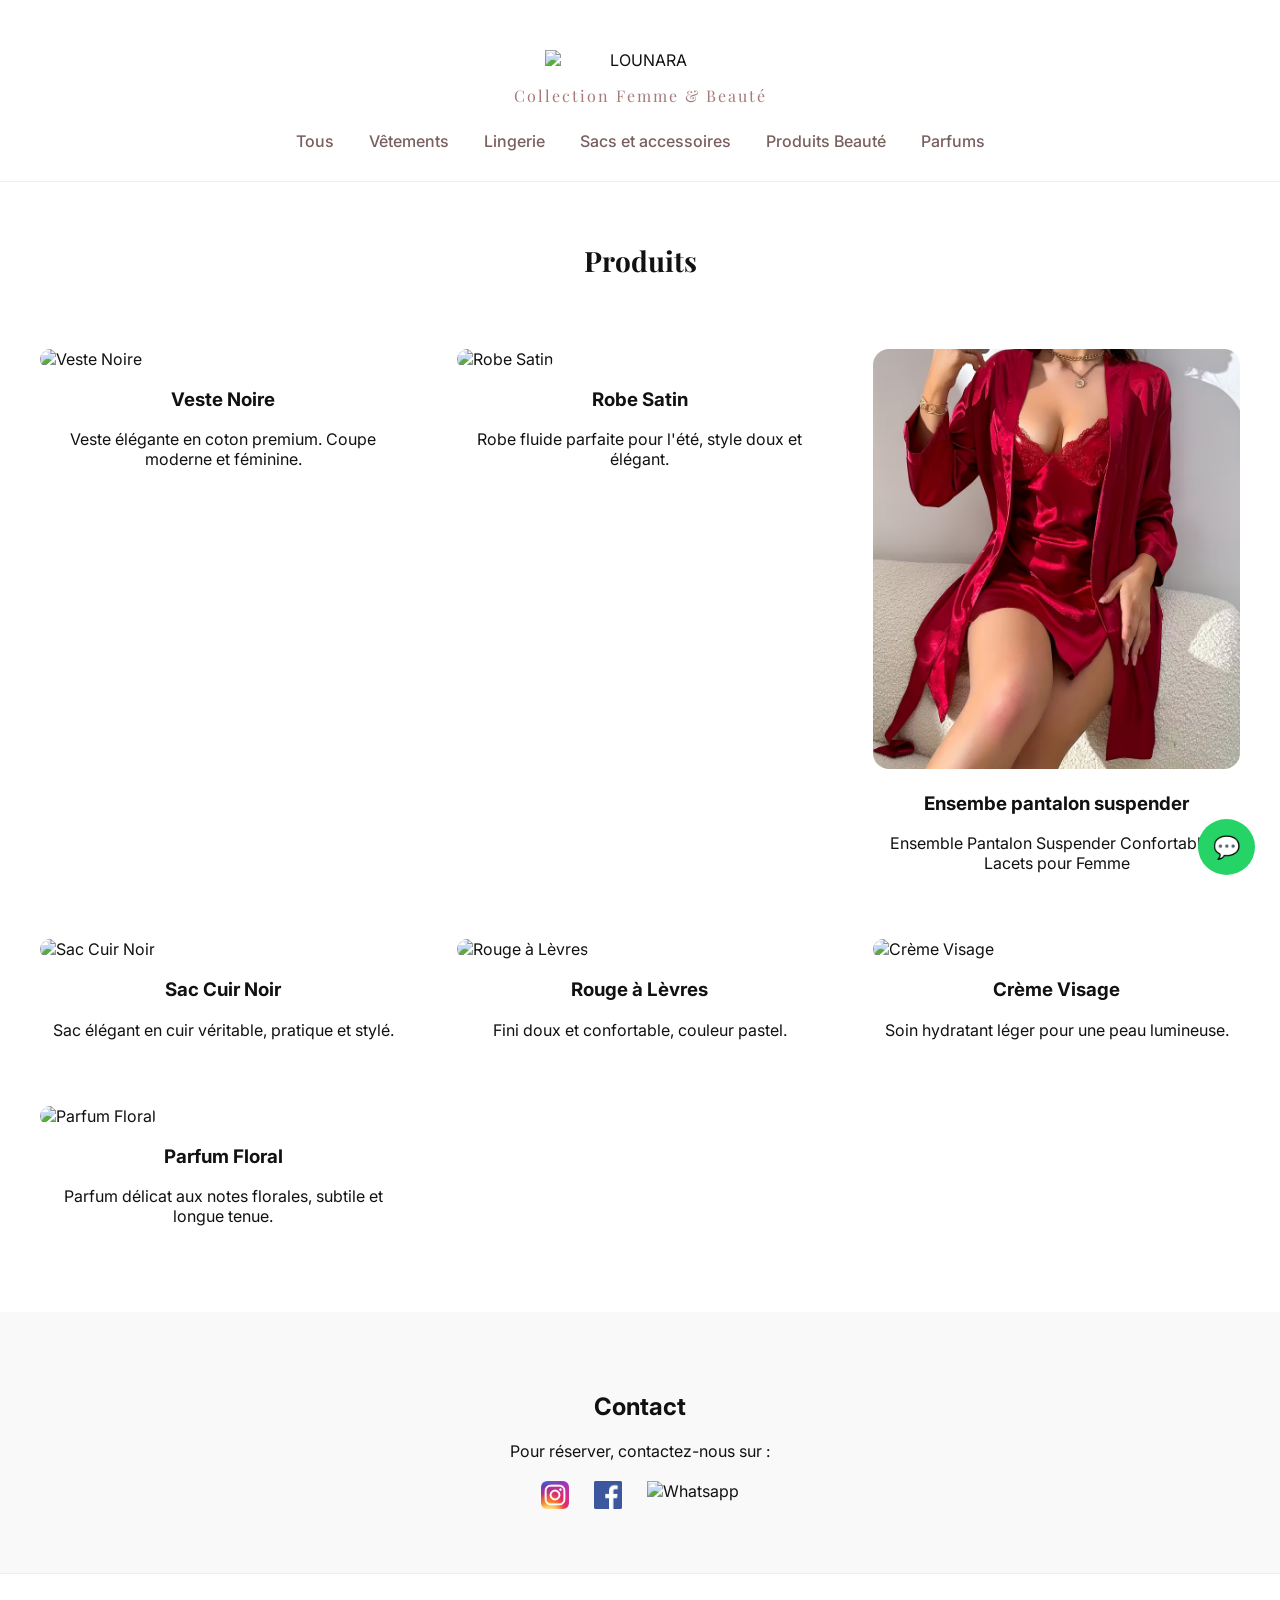
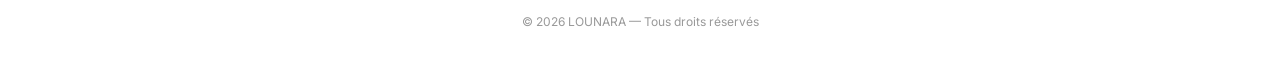
==== index.html @ 8edec977 "Update index.html" ====
<!DOCTYPE html>
<html lang="fr">
<head>
<meta charset="UTF-8">
<title>LOUNARA</title>
<meta name="viewport" content="width=device-width, initial-scale=1.0">
<link rel="icon" type="image/png" href="images/favicon.png">
<link href="https://fonts.googleapis.com/css2?family=Playfair+Display:wght@400;600;700&family=Inter:wght@300;400;500&display=swap" rel="stylesheet">
<link rel="stylesheet" href="css/style.css">
</head>
<body>

<header class="main-header">

  <a href="index.html">
  <img src="images/logo.png" alt="LOUNARA" class="logo">
  <p class="subtitle">Collection Femme & Beauté</p>
  </a>
  
  <nav class="categories-menu">
    <a href="#" data-category="All" class="active">Tous</a>
    <a href="#" data-category="Vêtements">Vêtements</a>
    <a href="#" data-category="Lingerie">Lingerie</a>
    <a href="#" data-category="Sacs et accessoires">Sacs et accessoires</a>
    <a href="#" data-category="Produits Beauté">Produits Beauté</a>
    <a href="#" data-category="Parfums">Parfums</a>
  </nav>

</header>

<section class="collection">
  <h2>Produits</h2>
  <div class="grid"></div>
</section>

<section class="contact">
  <h2>Contact</h2>
  <p>Pour réserver, contactez-nous sur :</p>

  <div class="contact-icons">
    <a href="https://www.instagram.com/" target="_blank">
      <img src="images/instagram.png" alt="Instagram">
    </a>
    <a href="https://www.facebook.com/" target="_blank">
      <img src="images/facebook.png" alt="Facebook">
    </a>
    <a href="https://wa.me/21600000000" target="_blank">
      <img src="images/whatsapp.png" alt="Whatsapp">
    </a>
  </div>
</section>

<footer>
  © 2026 LOUNARA — Tous droits réservés
</footer>

<a href="https://wa.me/21600000000" target="_blank" class="whatsapp-float">💬</a>

<script src="js/products.js"></script>
</body>
</html>
---- css/style.css ----
body{
  margin:0;
  font-family:'Inter',sans-serif;
  background:#ffffff; /* BLANC PROPRE */
  color:#111;
}

/* HEADER */
.main-header{
  text-align:center;
  padding:50px 20px 30px;
  border-bottom:1px solid #eee;
}

.logo{
  max-width:190px;
  display:block;
  margin:0 auto;
}

.subtitle{
  margin-top:15px;
  font-family:'Playfair Display',serif;
  color:#a77a7a;
  letter-spacing:2px;
}

/* MENU */
.categories-menu{
  margin-top:25px;
  display:flex;
  justify-content:center;
  gap:35px;
}

.categories-menu a{
  text-decoration:none;
  color:#7a5f5f;
  font-weight:500;
}

.categories-menu a:hover{
  color:#000;
}

/* GRID */
.grid{
  display:grid;
  grid-template-columns:repeat(auto-fit,minmax(280px,1fr));
  gap:50px;
  max-width:1200px;
  margin:70px auto;
  padding:0 40px;
}

.item-link{
  text-decoration:none;
  color:inherit;
}

.item-link img{
  width:100%;
  height:420px;
  object-fit:cover;
  border-radius:16px;
  transition:0.4s;
}

.item-link:hover img{
  transform:scale(1.05);
}

.item-link h3,
.item-link p{
  text-align:center;
}

/* CONTACT BAS */
.contact{
  text-align:center;
  padding:60px 20px;
  background:#f9f9f9;
}

.contact-links{
  margin-top:15px;
  display:flex;
  justify-content:center;
  gap:25px;
}

.contact-links a{
  text-decoration:none;
  color:#a77a7a;
  font-weight:500;
}

/* PRODUCT PAGE ZARA */
.product-layout{
  display:flex;
  gap:80px;
  max-width:1200px;
  margin:80px auto;
  padding:0 40px;
  align-items:flex-start;
}

.main-image{
  width:100%;
  max-width:450px;
  height:600px;
  object-fit:cover;
  border-radius:20px;
}

.thumbnails{
  display:flex;
  gap:15px;
  margin-top:20px;
}

.thumb{
  width:80px;
  height:110px;
  object-fit:cover;
  border-radius:10px;
  cursor:pointer;
  opacity:0.7;
}

.active-thumb{
  border:2px solid #a77a7a;
  opacity:1;
}

.product-info{
  max-width:500px;
}

.product-name{
  font-family:'Playfair Display',serif;
  font-size:30px;
}

.product-description{
  margin-top:20px;
  line-height:1.8;
}

.order-info{
  margin-top:20px;
  color:#a77a7a;
  font-weight:500;
}

/* WHATSAPP */
.whatsapp-float{
  position:fixed;
  bottom:25px;
  right:25px;
  background:#25D366;
  color:white;
  font-size:22px;
  padding:15px;
  border-radius:50%;
  text-decoration:none;
}

/* RESPONSIVE */
@media(max-width:900px){
  .product-layout{
    flex-direction:column;
    align-items:center;
  }

  .main-image{
    height:500px;
  }
}

footer{
  text-align:center;
  padding:40px;
  font-size:12px;
  color:#999;
  border-top:1px solid #eee;
}
/* TITRE PRODUITS CENTRÉ */
.collection h2{
  text-align:center;
  font-family:'Playfair Display',serif;
  font-size:28px;
  margin-top:60px;
}

/* CONTACT ICONS */
.contact-icons{
  margin-top:20px;
  display:flex;
  justify-content:center;
  gap:25px;
}

.contact-icons img{
  width:28px;
  height:28px;
  transition:0.3s;
}

.contact-icons img:hover{
  transform:scale(1.15);
}
/* BOUTON RETOUR */
.back-button {
  max-width: 1200px;
  margin: 30px auto 0;
  padding: 0 40px;
}

.back-button a {
  text-decoration: none;
  color: #a77a7a;
  font-weight: 500;
  font-size: 16px;
  display: inline-flex;
  align-items: center;
  transition: color 0.3s;
}

.back-button a:hover {
  color: #000;
}

/* Flèche SVG */
.back-button .arrow {
  width: 24px;
  height: 24px;
  margin-right: 8px;
  transition: transform 0.3s;
}

/* Animation au hover : la flèche glisse légèrement vers la gauche */
.back-button a:hover .arrow {
  transform: translateX(-5px);
}

a {
  text-decoration:none;
  color:inherit;
}
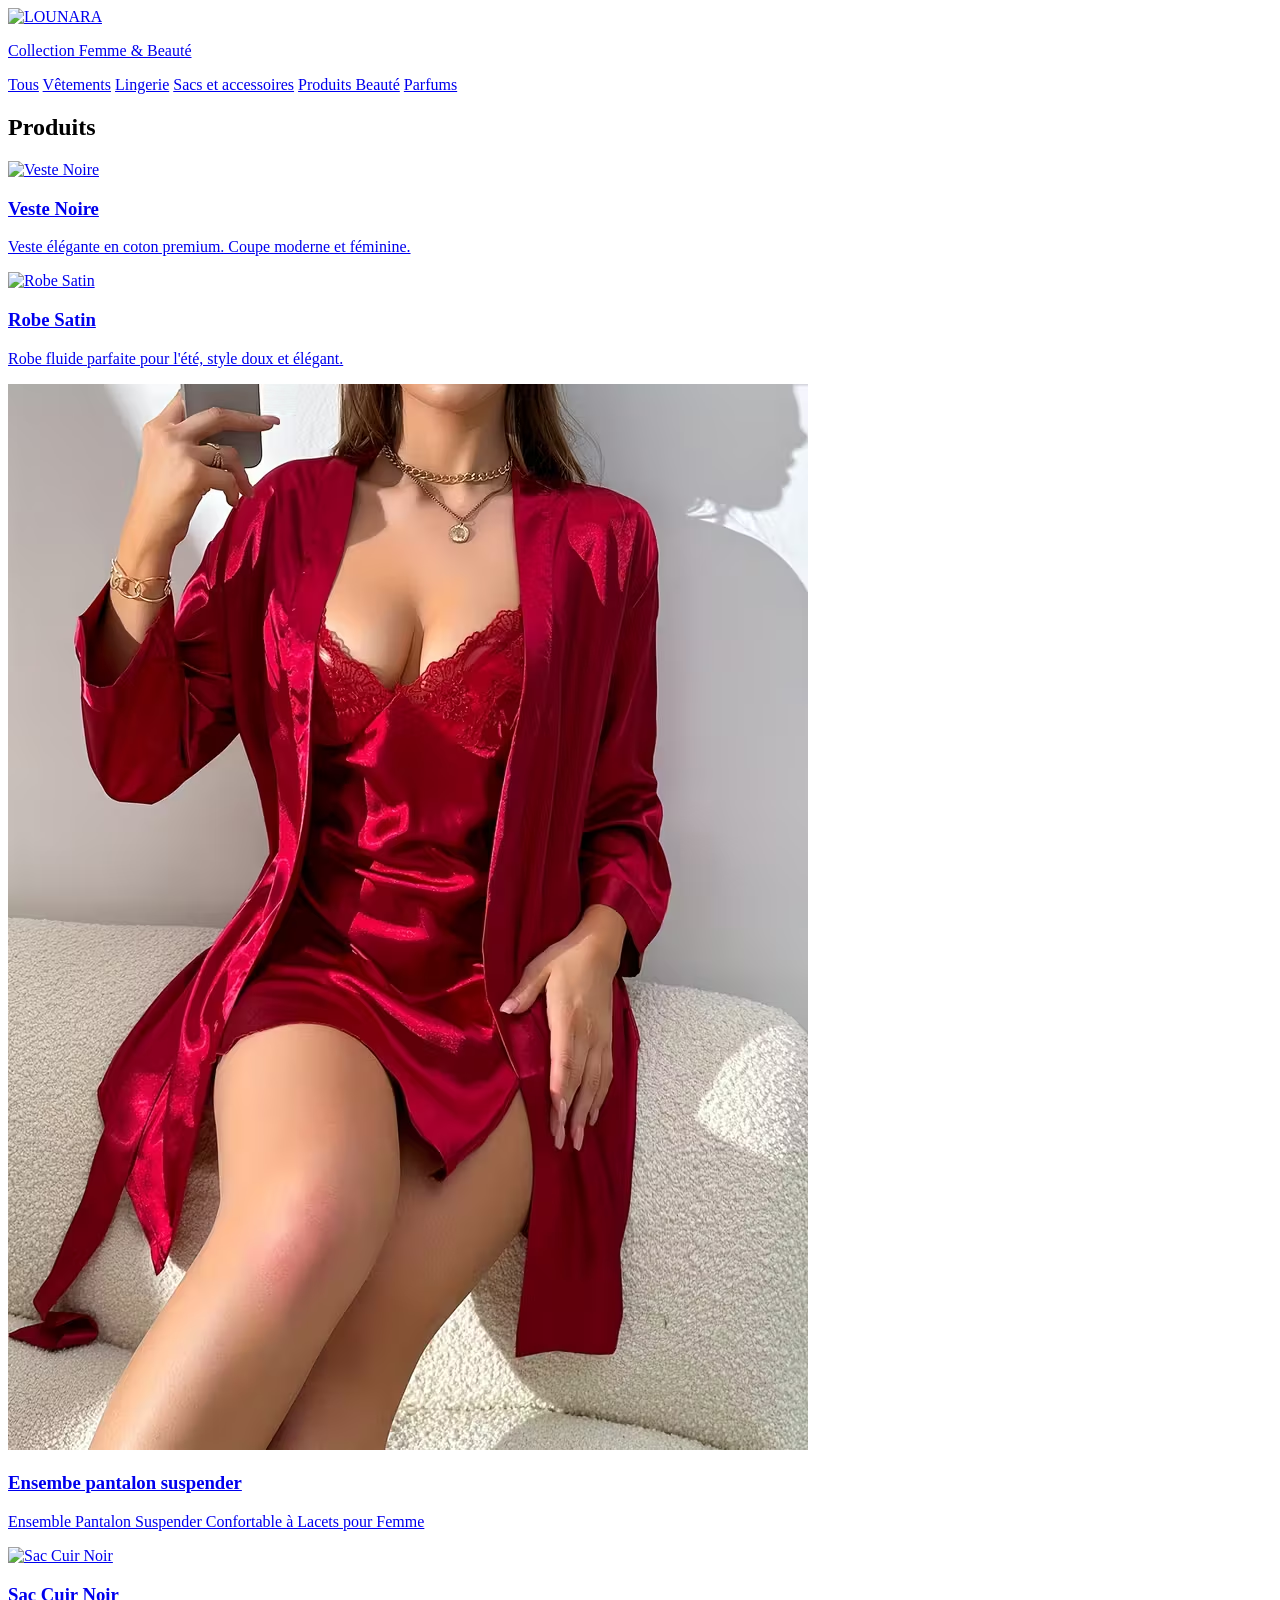
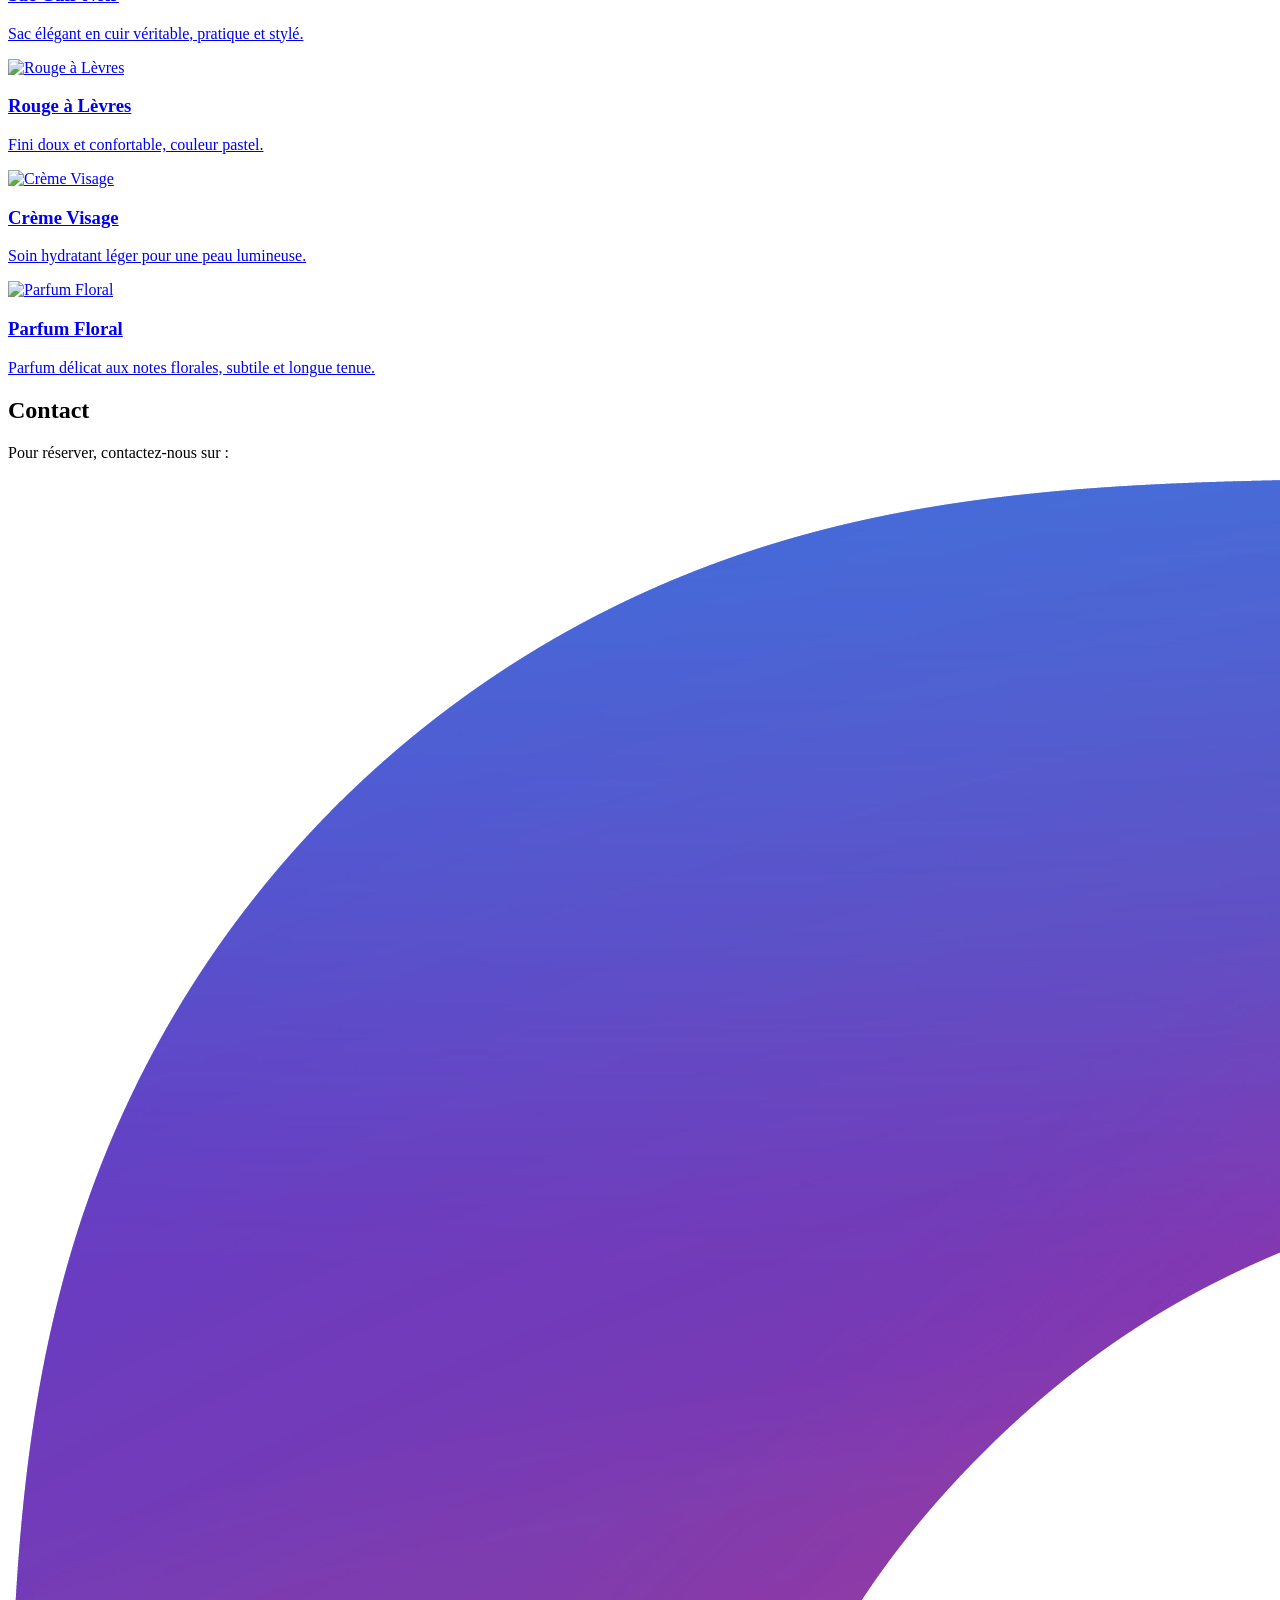
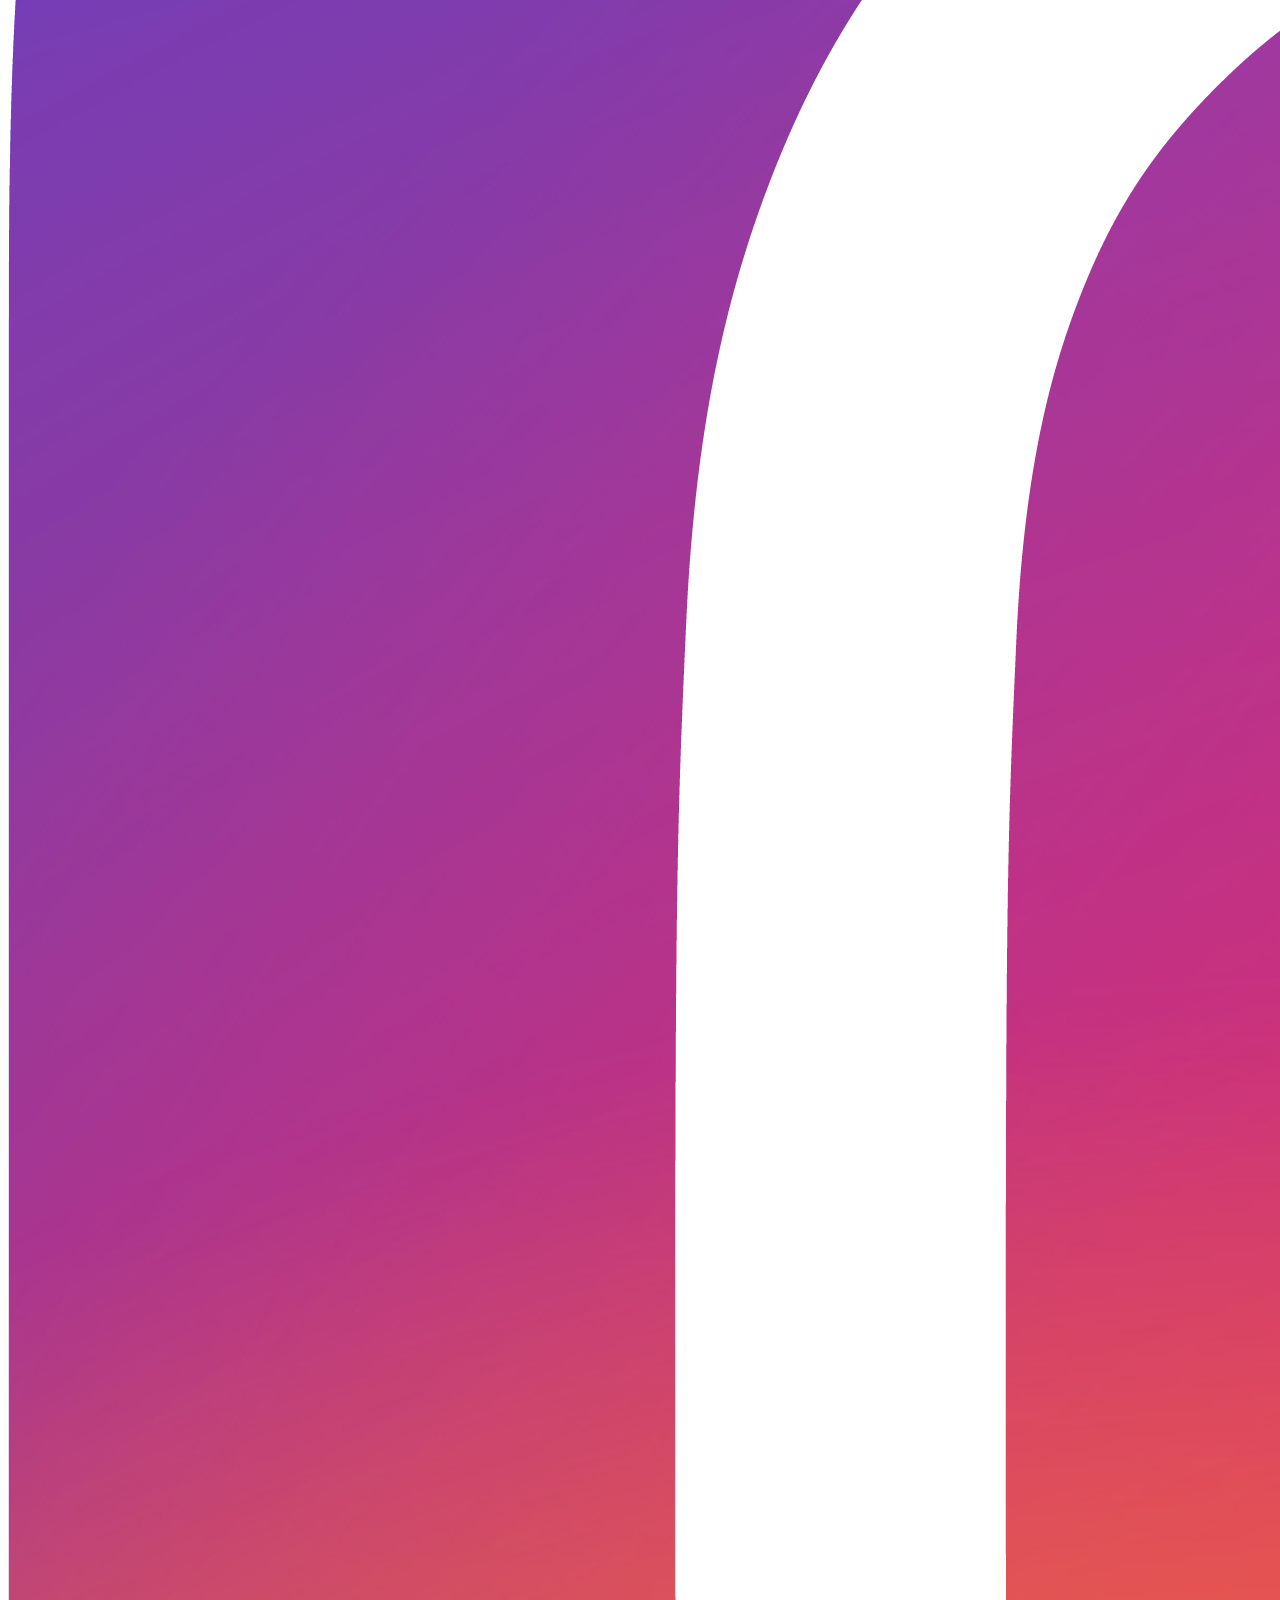
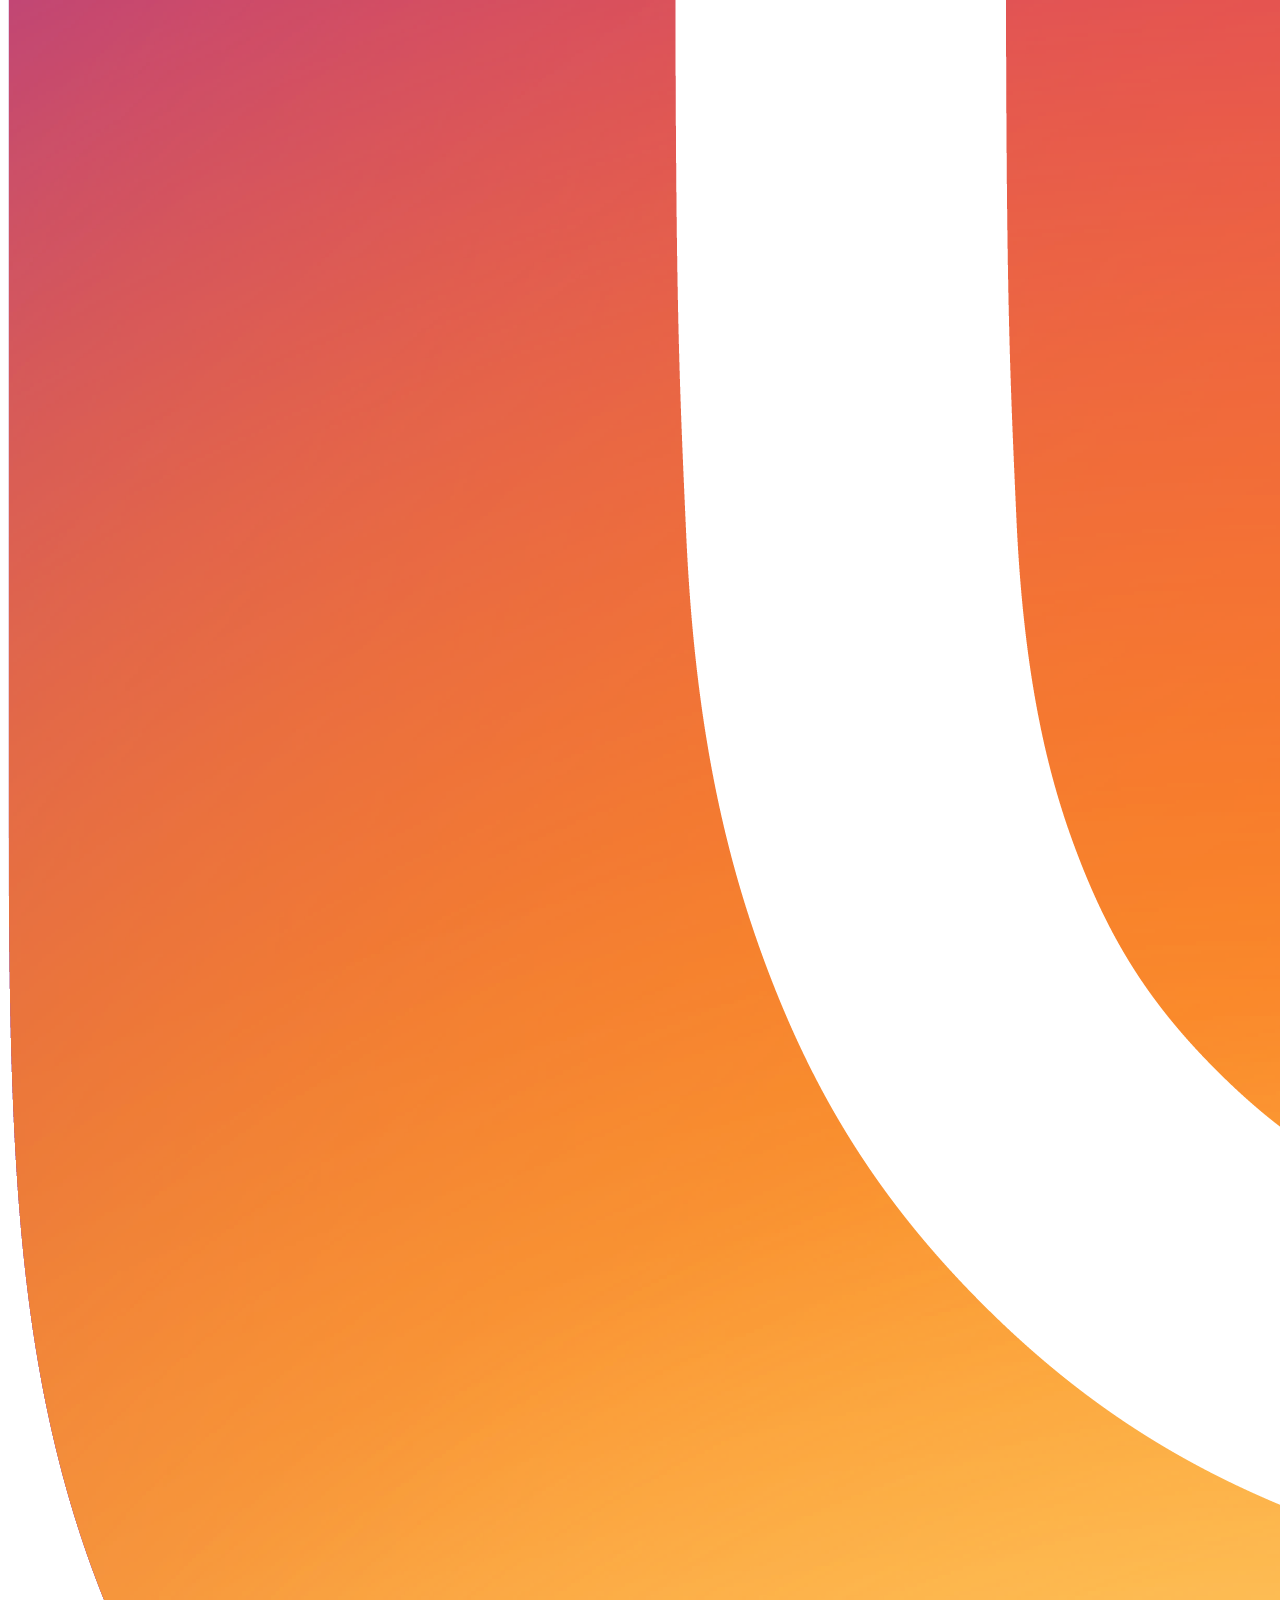
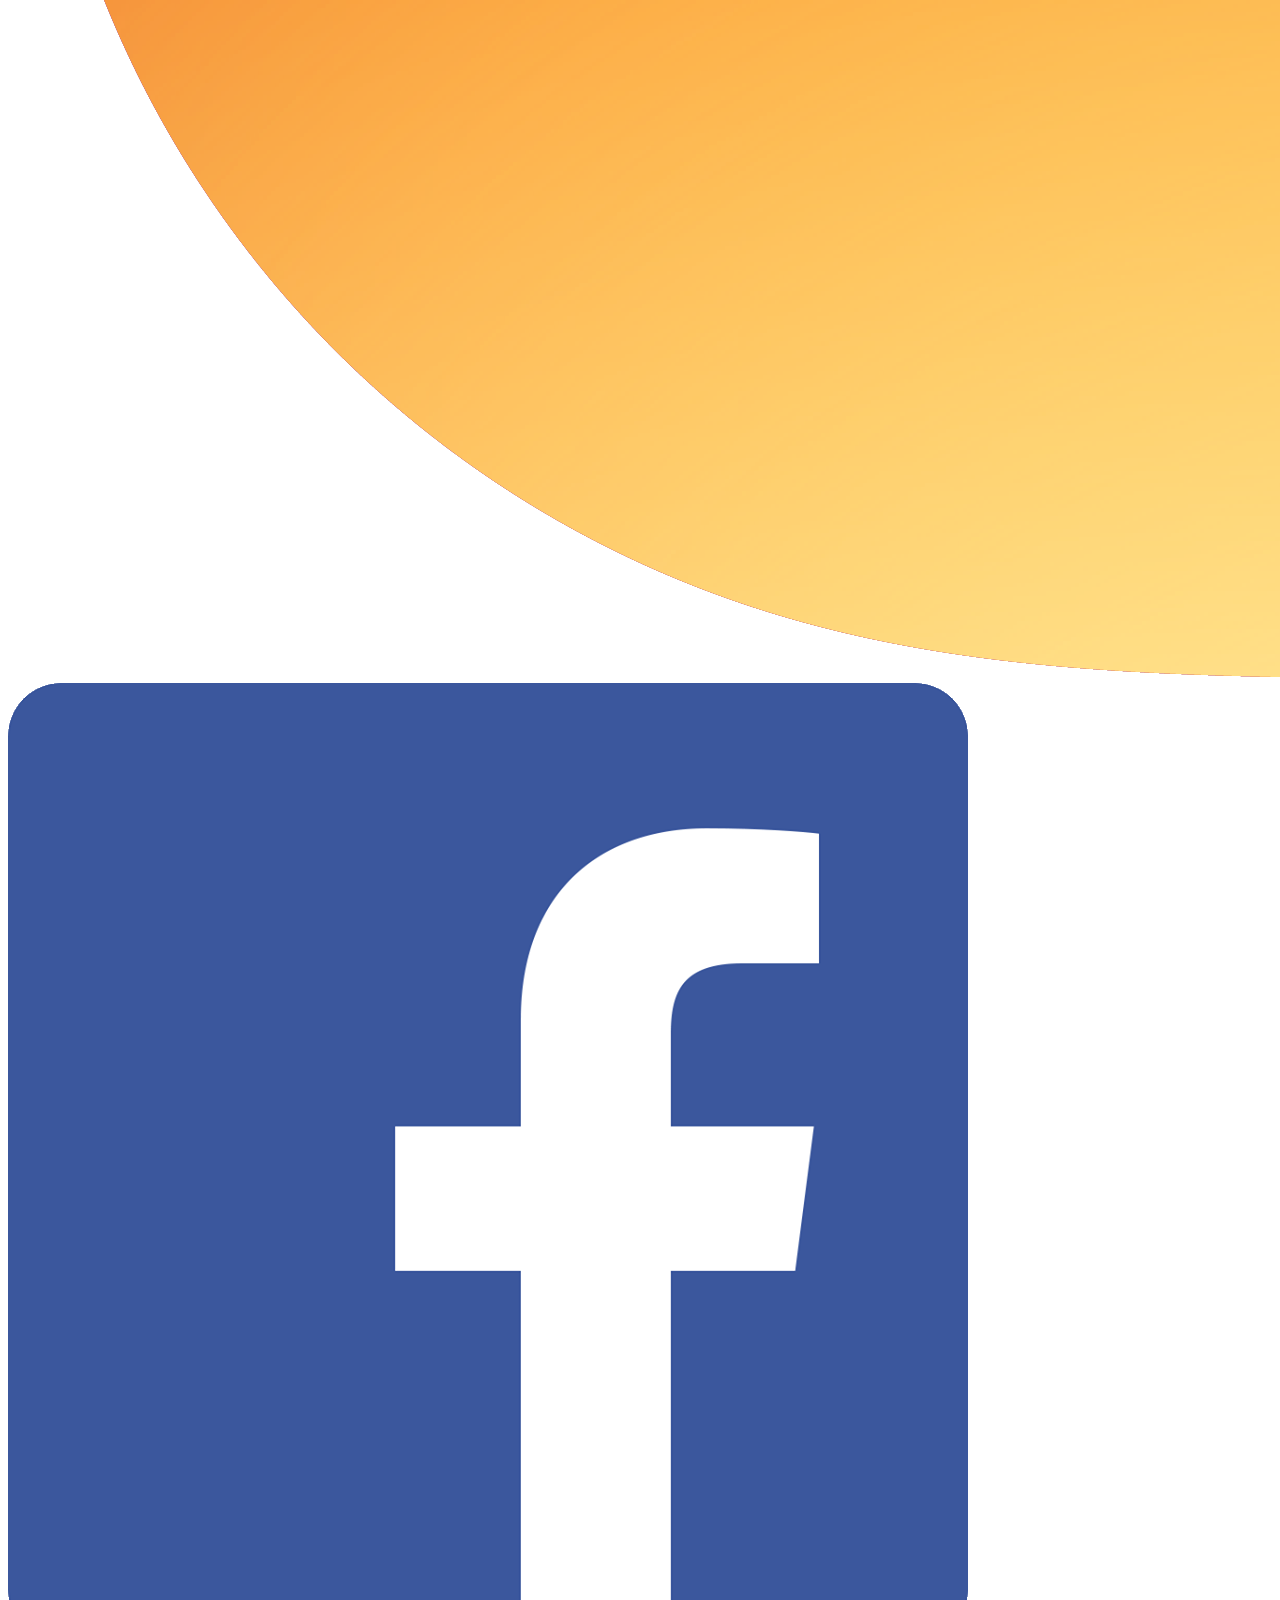
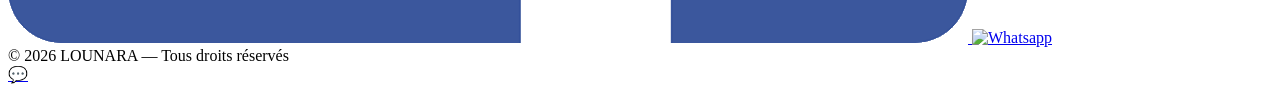
==== commit 922f326c: "Update index.html" ====
--- a/index.html
+++ b/index.html
@@ -6,7 +6,7 @@
 <meta name="viewport" content="width=device-width, initial-scale=1.0">
 <link rel="icon" type="image/png" href="images/favicon.png">
 <link href="https://fonts.googleapis.com/css2?family=Playfair+Display:wght@400;600;700&family=Inter:wght@300;400;500&display=swap" rel="stylesheet">
-<link rel="stylesheet" href="css/style.css">
+<link rel="stylesheet" href="css/style.min.css">
 </head>
 <body>
 
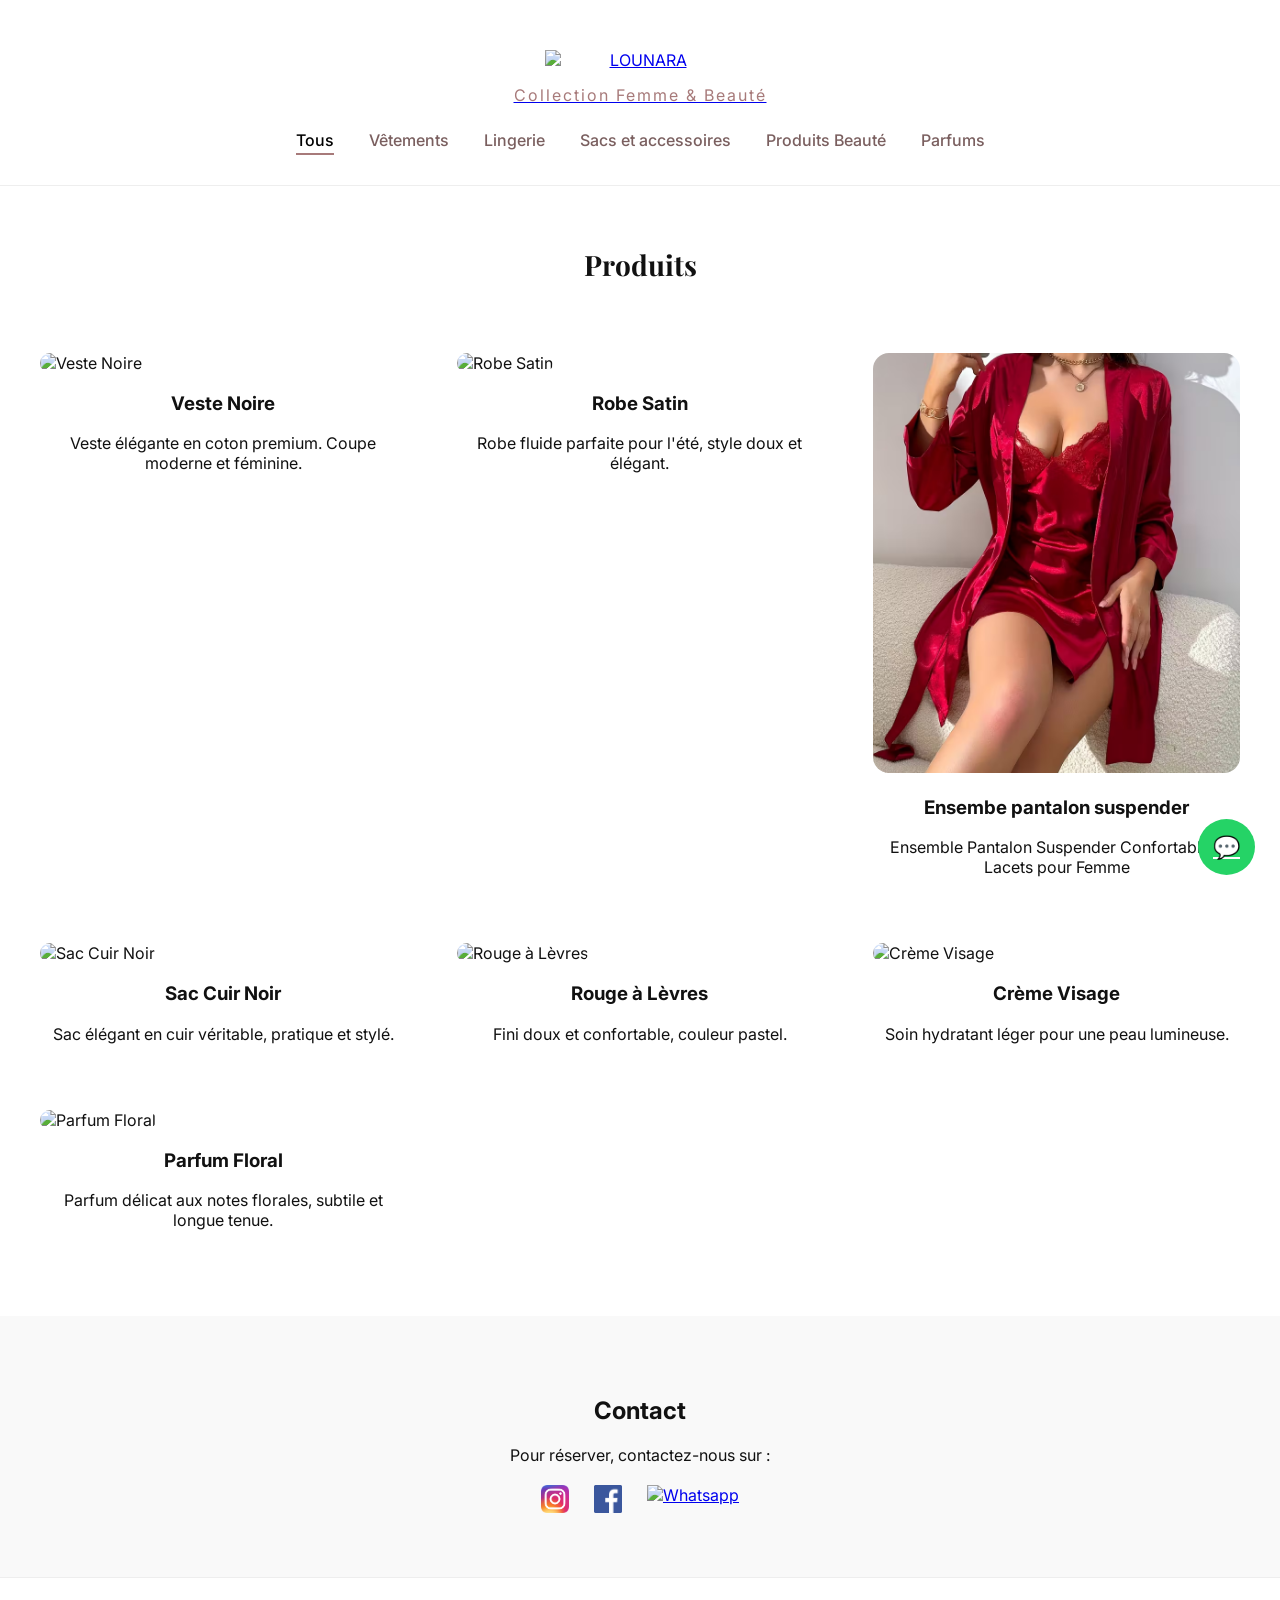
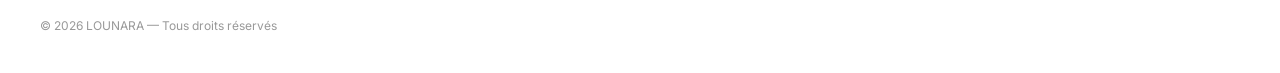
==== commit 60dfd766: "Update index.html" ====
--- a/index.html
+++ b/index.html
@@ -5,16 +5,23 @@
 <title>LOUNARA</title>
 <meta name="viewport" content="width=device-width, initial-scale=1.0">
 <link rel="icon" type="image/png" href="images/favicon.png">
+
+<!-- Google Fonts optimisés -->
+<link rel="preconnect" href="https://fonts.googleapis.com">
+<link rel="preconnect" href="https://fonts.gstatic.com" crossorigin>
 <link href="https://fonts.googleapis.com/css2?family=Playfair+Display:wght@400;600;700&family=Inter:wght@300;400;500&display=swap" rel="stylesheet">
-<link rel="stylesheet" href="css/style.min.css">
+
+<style>
+/* CSS intégré */
+body{margin:0;font-family:Inter,sans-serif;background:#fff;color:#111}.main-header{padding:50px 20px 30px;border-bottom:1px solid #eee;text-align:center}.logo{max-width:190px;display:block;margin:0 auto}.subtitle{margin-top:15px;color:#a77a7a;letter-spacing:2px}.categories-menu{margin-top:25px;display:flex;justify-content:center;gap:35px}.categories-menu a{color:#7a5f5f;font-weight:500;text-decoration:none}.categories-menu a.active{color:#000;border-bottom:2px solid #a77a7a;padding-bottom:3px}.categories-menu a:hover{color:#000}.grid{display:grid;grid-template-columns:repeat(auto-fit,minmax(280px,1fr));gap:50px;max-width:1200px;margin:70px auto;padding:0 40px}.item-link{color:inherit;text-decoration:none}.item-link img{width:100%;height:420px;object-fit:cover;border-radius:16px;transition:.4s}.item-link:hover img{transform:scale(1.05)}.item-link h3,.item-link p{text-align:center}.collection h2{text-align:center;font-family:'Playfair Display',serif;font-size:28px;margin-top:60px}.contact{padding:60px 20px;background:#f9f9f9;text-align:center}.contact-icons{margin-top:20px;display:flex;justify-content:center;gap:25px}.contact-icons img{width:28px;height:28px;transition:.3s}.contact-icons img:hover{transform:scale(1.15)}.whatsapp-float{position:fixed;bottom:25px;right:25px;background:#25d366;color:#fff;font-size:22px;padding:15px;border-radius:50%}footer{padding:40px;font-size:12px;color:#999;border-top:1px solid #eee}@media(max-width:600px){.categories-menu{display:flex;flex-wrap:nowrap;justify-content:flex-start;overflow-x:auto;-webkit-overflow-scrolling:touch;gap:15px;padding:0 15px;box-sizing:border-box;-ms-overflow-style:none;scrollbar-width:none}.categories-menu a{flex:0 0 auto;white-space:nowrap}.categories-menu::-webkit-scrollbar{display:none}}
+</style>
 </head>
 <body>
 
 <header class="main-header">
-
   <a href="index.html">
-  <img src="images/logo.png" alt="LOUNARA" class="logo">
-  <p class="subtitle">Collection Femme & Beauté</p>
+    <img src="images/logo.png" alt="LOUNARA" class="logo" loading="lazy">
+    <p class="subtitle">Collection Femme & Beauté</p>
   </a>
   
   <nav class="categories-menu">
@@ -25,7 +32,6 @@
     <a href="#" data-category="Produits Beauté">Produits Beauté</a>
     <a href="#" data-category="Parfums">Parfums</a>
   </nav>
-
 </header>
 
 <section class="collection">
@@ -36,26 +42,57 @@
 <section class="contact">
   <h2>Contact</h2>
   <p>Pour réserver, contactez-nous sur :</p>
-
   <div class="contact-icons">
-    <a href="https://www.instagram.com/" target="_blank">
-      <img src="images/instagram.png" alt="Instagram">
-    </a>
-    <a href="https://www.facebook.com/" target="_blank">
-      <img src="images/facebook.png" alt="Facebook">
-    </a>
-    <a href="https://wa.me/21600000000" target="_blank">
-      <img src="images/whatsapp.png" alt="Whatsapp">
-    </a>
+    <a href="https://www.instagram.com/" target="_blank"><img src="images/instagram.png" alt="Instagram" loading="lazy"></a>
+    <a href="https://www.facebook.com/" target="_blank"><img src="images/facebook.png" alt="Facebook" loading="lazy"></a>
+    <a href="https://wa.me/21600000000" target="_blank"><img src="images/whatsapp.png" alt="Whatsapp" loading="lazy"></a>
   </div>
 </section>
 
-<footer>
-  © 2026 LOUNARA — Tous droits réservés
-</footer>
-
+<footer>© 2026 LOUNARA — Tous droits réservés</footer>
 <a href="https://wa.me/21600000000" target="_blank" class="whatsapp-float">💬</a>
 
-<script src="js/products.js"></script>
+<script defer>
+fetch("json/products.json").then(res=>res.json()).then(products=>{
+  const grid=document.querySelector(".grid");
+  const menuLinks=document.querySelectorAll(".categories-menu a");
+
+  function filter(category="All"){
+    grid.innerHTML="";
+    products.filter(p=>category==="All"||p.category===category)
+            .forEach(p=>{
+      const a=document.createElement("a");
+      a.href="product.html?id="+p.id;
+      a.className="item-link";
+
+      const img=document.createElement("img");
+      img.src=p.images[0];
+      img.alt=p.name;
+      img.loading="lazy";
+
+      const h3=document.createElement("h3");
+      h3.textContent=p.name;
+      const pDesc=document.createElement("p");
+      pDesc.textContent=p.description;
+
+      a.append(img,h3,pDesc);
+      grid.appendChild(a);
+    });
+  }
+
+  filter();
+
+  menuLinks.forEach(link=>{
+    link.addEventListener("click",e=>{
+      e.preventDefault();
+      const cat=link.dataset.category;
+      filter(cat);
+      menuLinks.forEach(l=>l.classList.remove("active"));
+      link.classList.add("active");
+    });
+  });
+});
+</script>
+
 </body>
 </html>
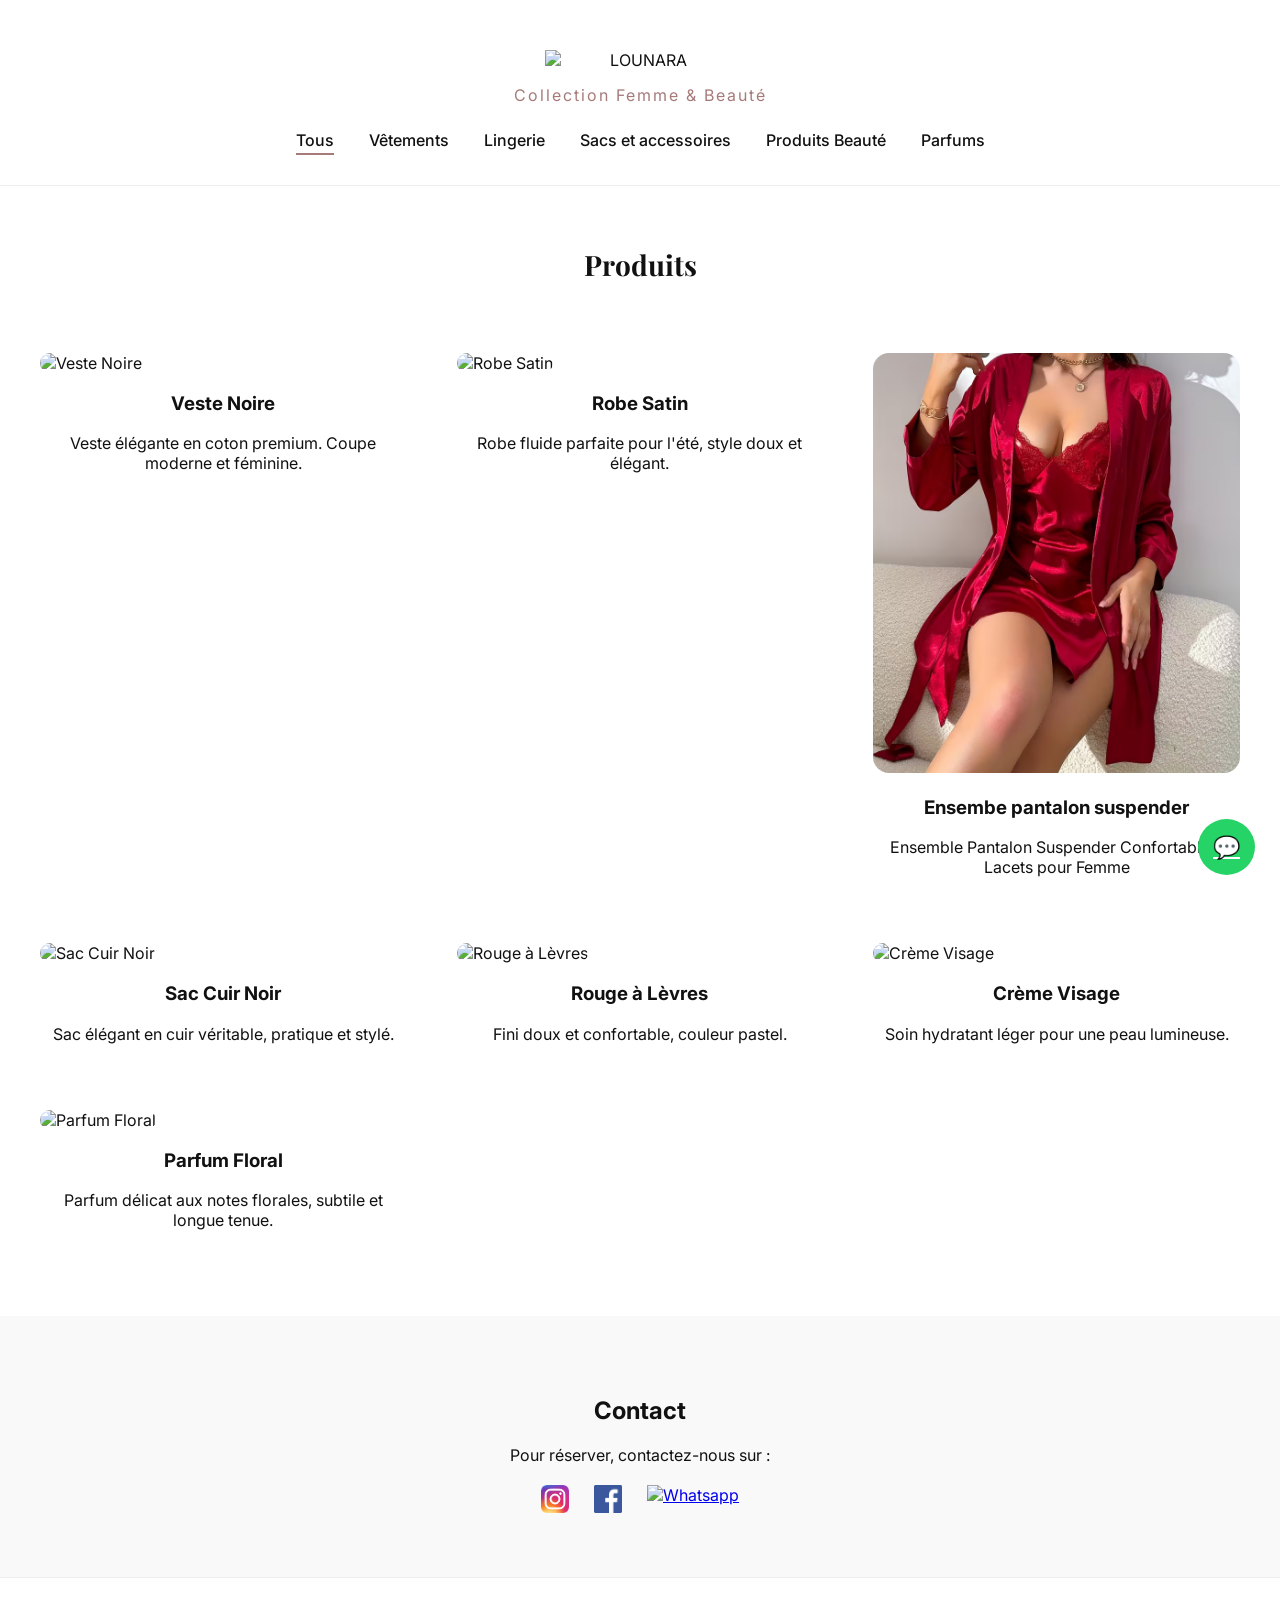
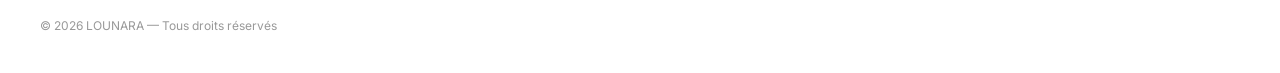
==== commit 1ac2d9a2: "Update index.html" ====
--- a/index.html
+++ b/index.html
@@ -14,6 +14,7 @@
 <style>
 /* CSS intégré */
 body{margin:0;font-family:Inter,sans-serif;background:#fff;color:#111}.main-header{padding:50px 20px 30px;border-bottom:1px solid #eee;text-align:center}.logo{max-width:190px;display:block;margin:0 auto}.subtitle{margin-top:15px;color:#a77a7a;letter-spacing:2px}.categories-menu{margin-top:25px;display:flex;justify-content:center;gap:35px}.categories-menu a{color:#7a5f5f;font-weight:500;text-decoration:none}.categories-menu a.active{color:#000;border-bottom:2px solid #a77a7a;padding-bottom:3px}.categories-menu a:hover{color:#000}.grid{display:grid;grid-template-columns:repeat(auto-fit,minmax(280px,1fr));gap:50px;max-width:1200px;margin:70px auto;padding:0 40px}.item-link{color:inherit;text-decoration:none}.item-link img{width:100%;height:420px;object-fit:cover;border-radius:16px;transition:.4s}.item-link:hover img{transform:scale(1.05)}.item-link h3,.item-link p{text-align:center}.collection h2{text-align:center;font-family:'Playfair Display',serif;font-size:28px;margin-top:60px}.contact{padding:60px 20px;background:#f9f9f9;text-align:center}.contact-icons{margin-top:20px;display:flex;justify-content:center;gap:25px}.contact-icons img{width:28px;height:28px;transition:.3s}.contact-icons img:hover{transform:scale(1.15)}.whatsapp-float{position:fixed;bottom:25px;right:25px;background:#25d366;color:#fff;font-size:22px;padding:15px;border-radius:50%}footer{padding:40px;font-size:12px;color:#999;border-top:1px solid #eee}@media(max-width:600px){.categories-menu{display:flex;flex-wrap:nowrap;justify-content:flex-start;overflow-x:auto;-webkit-overflow-scrolling:touch;gap:15px;padding:0 15px;box-sizing:border-box;-ms-overflow-style:none;scrollbar-width:none}.categories-menu a{flex:0 0 auto;white-space:nowrap}.categories-menu::-webkit-scrollbar{display:none}}
+.main-header a{text-decoration: none !important;color: inherit !important;}
 </style>
 </head>
 <body>
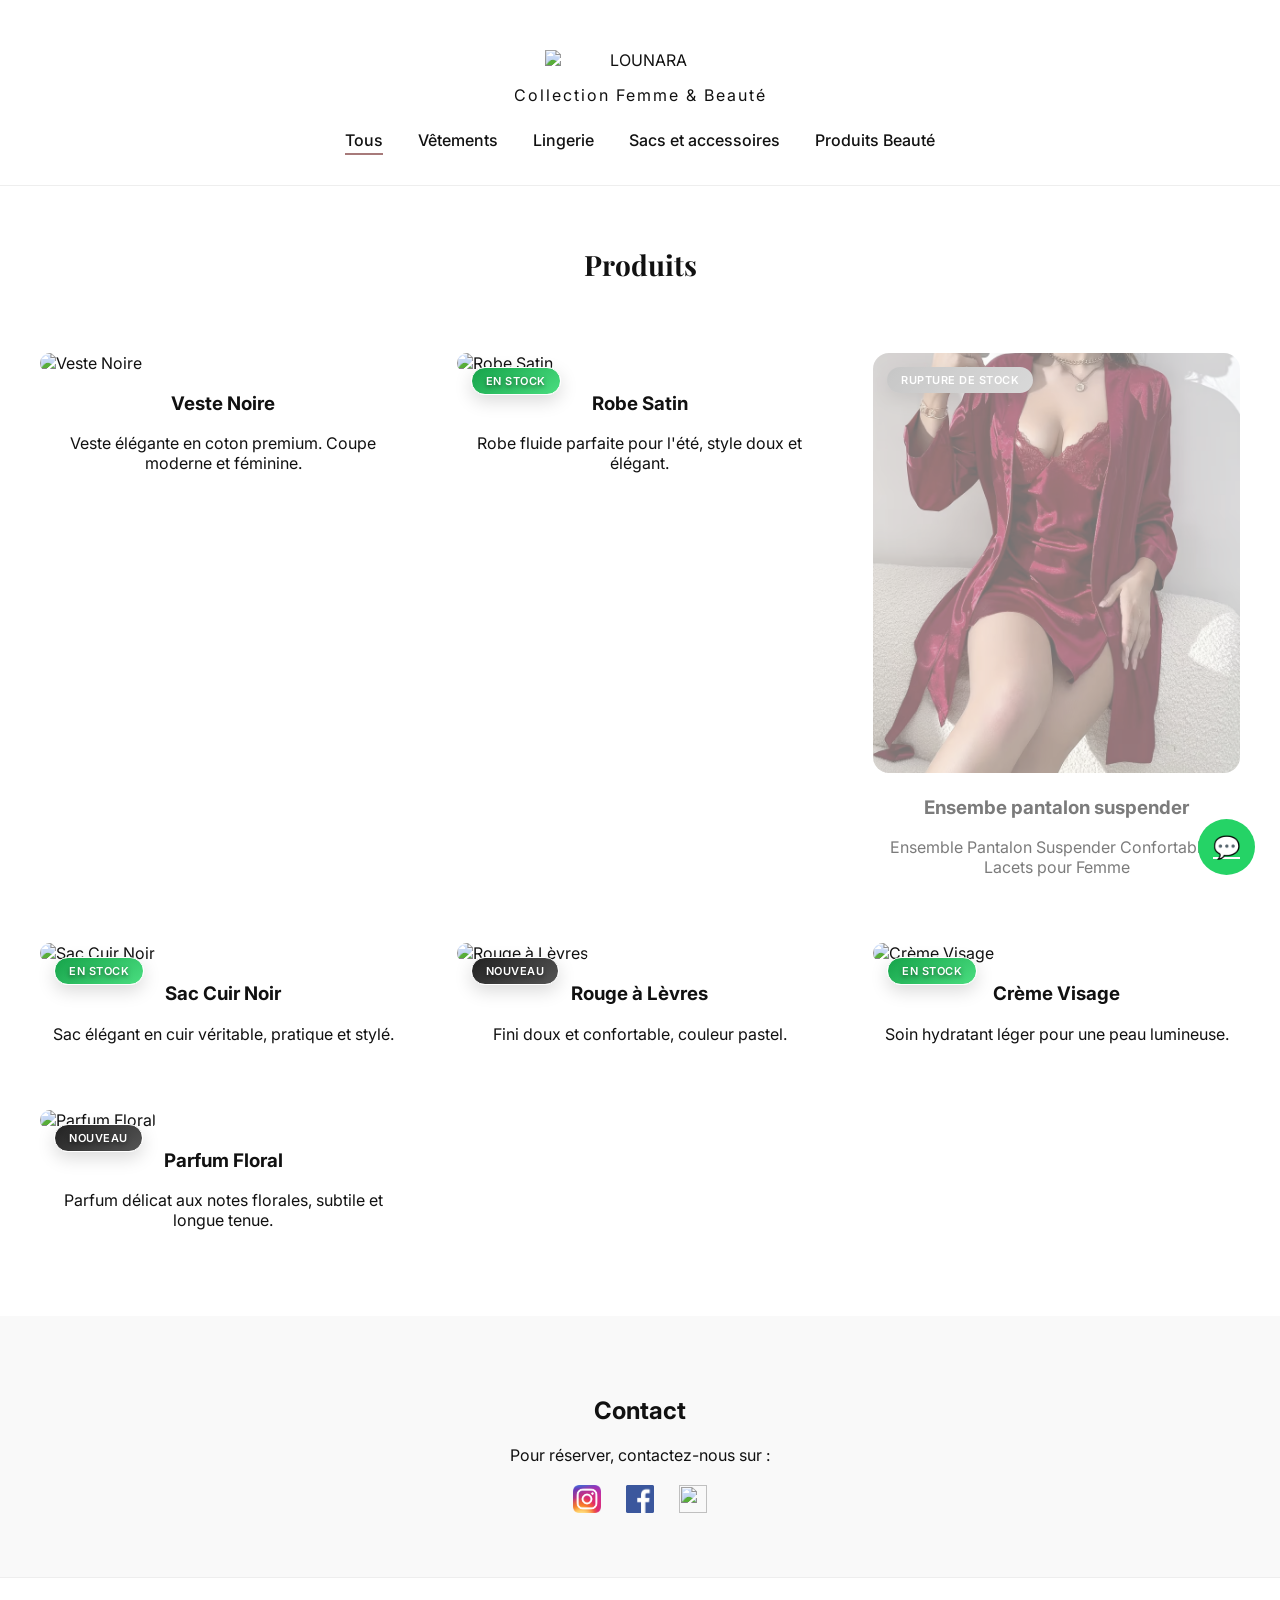
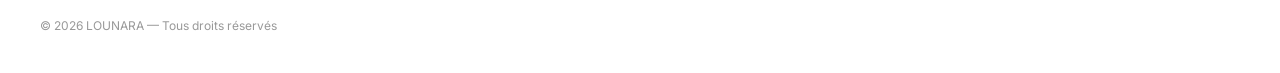
==== commit d448ca68: "Update index.html" ====
--- a/index.html
+++ b/index.html
@@ -5,95 +5,93 @@
 <title>LOUNARA</title>
 <meta name="viewport" content="width=device-width, initial-scale=1.0">
 <link rel="icon" type="image/png" href="images/favicon.png">
-
-<!-- Google Fonts optimisés -->
 <link rel="preconnect" href="https://fonts.googleapis.com">
 <link rel="preconnect" href="https://fonts.gstatic.com" crossorigin>
 <link href="https://fonts.googleapis.com/css2?family=Playfair+Display:wght@400;600;700&family=Inter:wght@300;400;500&display=swap" rel="stylesheet">
-
 <style>
-/* CSS intégré */
-body{margin:0;font-family:Inter,sans-serif;background:#fff;color:#111}.main-header{padding:50px 20px 30px;border-bottom:1px solid #eee;text-align:center}.logo{max-width:190px;display:block;margin:0 auto}.subtitle{margin-top:15px;color:#a77a7a;letter-spacing:2px}.categories-menu{margin-top:25px;display:flex;justify-content:center;gap:35px}.categories-menu a{color:#7a5f5f;font-weight:500;text-decoration:none}.categories-menu a.active{color:#000;border-bottom:2px solid #a77a7a;padding-bottom:3px}.categories-menu a:hover{color:#000}.grid{display:grid;grid-template-columns:repeat(auto-fit,minmax(280px,1fr));gap:50px;max-width:1200px;margin:70px auto;padding:0 40px}.item-link{color:inherit;text-decoration:none}.item-link img{width:100%;height:420px;object-fit:cover;border-radius:16px;transition:.4s}.item-link:hover img{transform:scale(1.05)}.item-link h3,.item-link p{text-align:center}.collection h2{text-align:center;font-family:'Playfair Display',serif;font-size:28px;margin-top:60px}.contact{padding:60px 20px;background:#f9f9f9;text-align:center}.contact-icons{margin-top:20px;display:flex;justify-content:center;gap:25px}.contact-icons img{width:28px;height:28px;transition:.3s}.contact-icons img:hover{transform:scale(1.15)}.whatsapp-float{position:fixed;bottom:25px;right:25px;background:#25d366;color:#fff;font-size:22px;padding:15px;border-radius:50%}footer{padding:40px;font-size:12px;color:#999;border-top:1px solid #eee}@media(max-width:600px){.categories-menu{display:flex;flex-wrap:nowrap;justify-content:flex-start;overflow-x:auto;-webkit-overflow-scrolling:touch;gap:15px;padding:0 15px;box-sizing:border-box;-ms-overflow-style:none;scrollbar-width:none}.categories-menu a{flex:0 0 auto;white-space:nowrap}.categories-menu::-webkit-scrollbar{display:none}}
-.main-header a{text-decoration: none !important;color: inherit !important;}
+body{margin:0;font-family:Inter,sans-serif;background:#fff;color:#111}
+.main-header{padding:50px 20px 30px;border-bottom:1px solid #eee;text-align:center}
+.logo{max-width:190px;display:block;margin:0 auto}
+.subtitle{margin-top:15px;color:#a77a7a;letter-spacing:2px}
+.categories-menu{margin-top:25px;display:flex;justify-content:center;gap:35px}
+.categories-menu a{color:#7a5f5f;font-weight:500;text-decoration:none}
+.categories-menu a.active{color:#000;border-bottom:2px solid #a77a7a;padding-bottom:3px}
+.categories-menu a:hover{color:#000}
+.grid{display:grid;grid-template-columns:repeat(auto-fit,minmax(280px,1fr));gap:50px;max-width:1200px;margin:70px auto;padding:0 40px}
+.item-link{color:inherit;text-decoration:none;position:relative;display:block;transition:transform .35s}
+.item-link:hover{transform:translateY(-6px)}
+.item-link img{width:100%;height:420px;object-fit:cover;border-radius:16px;transition:.5s}
+.item-link:hover img{transform:scale(1.06)}
+.item-disabled{pointer-events:none;opacity:.55}
+.item-disabled img{filter:grayscale(40%)}
+.product-badge{position:absolute;top:14px;left:14px;padding:6px 14px;font-size:11px;font-weight:600;border-radius:30px;letter-spacing:.5px;text-transform:uppercase;box-shadow:0 6px 18px rgba(0,0,0,.15);animation:pulse 2s infinite;display:flex;align-items:center;justify-content:center;z-index:10}
+.badge-nouveau{background:linear-gradient(145deg,#222,#555);color:#fff;text-shadow:0 2px 4px rgba(0,0,0,.5);border:1px solid #fff;animation:pulse 2s infinite,glow 3s infinite}
+.badge-stock{background:linear-gradient(145deg,#16a34a,#4ade80);color:#fff;text-shadow:0 2px 4px rgba(0,0,0,.5);border:1px solid #fff;animation:pulse 2s infinite,glow 3s infinite}
+.badge-rupture{background:linear-gradient(135deg,#999,#bbb);color:#fff;animation:pulse 2s infinite}
+@keyframes pulse{0%,100%{transform:scale(1)}50%{transform:scale(1.05)}}
+@keyframes glow{0%,100%{box-shadow:0 0 10px rgba(255,255,255,.3)}50%{box-shadow:0 0 20px rgba(255,255,255,.5)}}
+.item-link h3,.item-link p{text-align:center}
+.collection h2{text-align:center;font-family:'Playfair Display',serif;font-size:28px;margin-top:60px}
+.contact{padding:60px 20px;background:#f9f9f9;text-align:center}
+.contact-icons{margin-top:20px;display:flex;justify-content:center;gap:25px}
+.contact-icons img{width:28px;height:28px;transition:.3s}
+.contact-icons img:hover{transform:scale(1.15)}
+.whatsapp-float{position:fixed;bottom:25px;right:25px;background:#25d366;color:#fff;font-size:22px;padding:15px;border-radius:50%}
+footer{padding:40px;font-size:12px;color:#999;border-top:1px solid #eee}
+@media(max-width:600px){.categories-menu{display:flex;flex-wrap:nowrap;justify-content:flex-start;overflow-x:auto;gap:15px;padding:0 15px}.categories-menu a{flex:0 0 auto;white-space:nowrap}}
+.main-header a,.main-header a p,.main-header a img{text-decoration:none!important;color:inherit!important}
 </style>
 </head>
 <body>
-
 <header class="main-header">
-  <a href="index.html">
-    <img src="images/logo.png" alt="LOUNARA" class="logo" loading="lazy">
-    <p class="subtitle">Collection Femme & Beauté</p>
-  </a>
-  
-  <nav class="categories-menu">
-    <a href="#" data-category="All" class="active">Tous</a>
-    <a href="#" data-category="Vêtements">Vêtements</a>
-    <a href="#" data-category="Lingerie">Lingerie</a>
-    <a href="#" data-category="Sacs et accessoires">Sacs et accessoires</a>
-    <a href="#" data-category="Produits Beauté">Produits Beauté</a>
-    <a href="#" data-category="Parfums">Parfums</a>
-  </nav>
+<a href="index.html"><img src="images/logo.png" alt="LOUNARA" class="logo"><p class="subtitle">Collection Femme & Beauté</p></a>
+<nav class="categories-menu">
+<a href="#" data-category="All" class="active">Tous</a>
+<a href="#" data-category="Vêtements">Vêtements</a>
+<a href="#" data-category="Lingerie">Lingerie</a>
+<a href="#" data-category="Sacs et accessoires">Sacs et accessoires</a>
+<a href="#" data-category="Produits Beauté">Produits Beauté</a>
+<!--<a href="#" data-category="Parfums">Parfums</a>-->
+</nav>
 </header>
-
 <section class="collection">
-  <h2>Produits</h2>
-  <div class="grid"></div>
+<h2>Produits</h2>
+<div class="grid"></div>
 </section>
-
 <section class="contact">
-  <h2>Contact</h2>
-  <p>Pour réserver, contactez-nous sur :</p>
-  <div class="contact-icons">
-    <a href="https://www.instagram.com/" target="_blank"><img src="images/instagram.png" alt="Instagram" loading="lazy"></a>
-    <a href="https://www.facebook.com/" target="_blank"><img src="images/facebook.png" alt="Facebook" loading="lazy"></a>
-    <a href="https://wa.me/21600000000" target="_blank"><img src="images/whatsapp.png" alt="Whatsapp" loading="lazy"></a>
-  </div>
+<h2>Contact</h2>
+<p>Pour réserver, contactez-nous sur :</p>
+<div class="contact-icons">
+<a href="https://www.instagram.com/" target="_blank"><img src="images/instagram.png"></a>
+<a href="https://www.facebook.com/" target="_blank"><img src="images/facebook.png"></a>
+<a href="https://wa.me/21600000000" target="_blank"><img src="images/whatsapp.png"></a>
+</div>
 </section>
-
 <footer>© 2026 LOUNARA — Tous droits réservés</footer>
-<a href="https://wa.me/21600000000" target="_blank" class="whatsapp-float">💬</a>
-
-<script defer>
+<a href="https://wa.me/21600000000" class="whatsapp-float">💬</a>
+<script>
 fetch("json/products.json").then(res=>res.json()).then(products=>{
-  const grid=document.querySelector(".grid");
-  const menuLinks=document.querySelectorAll(".categories-menu a");
-
-  function filter(category="All"){
-    grid.innerHTML="";
-    products.filter(p=>category==="All"||p.category===category)
-            .forEach(p=>{
-      const a=document.createElement("a");
-      a.href="product.html?id="+p.id;
-      a.className="item-link";
-
-      const img=document.createElement("img");
-      img.src=p.images[0];
-      img.alt=p.name;
-      img.loading="lazy";
-
-      const h3=document.createElement("h3");
-      h3.textContent=p.name;
-      const pDesc=document.createElement("p");
-      pDesc.textContent=p.description;
-
-      a.append(img,h3,pDesc);
-      grid.appendChild(a);
-    });
-  }
-
-  filter();
-
-  menuLinks.forEach(link=>{
-    link.addEventListener("click",e=>{
-      e.preventDefault();
-      const cat=link.dataset.category;
-      filter(cat);
-      menuLinks.forEach(l=>l.classList.remove("active"));
-      link.classList.add("active");
-    });
-  });
+const grid=document.querySelector(".grid"),menuLinks=document.querySelectorAll(".categories-menu a");
+function filter(category="All"){
+grid.innerHTML="";
+products.filter(p=>category==="All"||p.category===category).forEach(p=>{
+const a=document.createElement("a"); a.href="product.html?id="+p.id; a.className="item-link";
+const img=document.createElement("img"); img.src=p.images[0]; img.alt=p.name; img.loading="lazy";
+a.appendChild(img);
+// Badge
+if(p.badge && p.badge.trim()!==""){
+const badge=document.createElement("div"); badge.classList.add("product-badge");
+switch(p.badge.toLowerCase()){
+case "nouveau": badge.classList.add("badge-nouveau"); badge.textContent="Nouveau"; break;
+case "en stock": badge.classList.add("badge-stock"); badge.textContent="En stock"; break;
+case "rupture": badge.classList.add("badge-rupture"); badge.textContent="Rupture de stock"; a.classList.add("item-disabled"); break;}
+a.appendChild(badge);}
+const h3=document.createElement("h3"); h3.textContent=p.name;
+const desc=document.createElement("p"); desc.textContent=p.description;
+a.append(h3,desc); grid.appendChild(a);});}
+filter();
+menuLinks.forEach(link=>{link.addEventListener("click",e=>{e.preventDefault();const cat=link.dataset.category;filter(cat);menuLinks.forEach(l=>l.classList.remove("active"));link.classList.add("active");});});
 });
 </script>
-
 </body>
 </html>
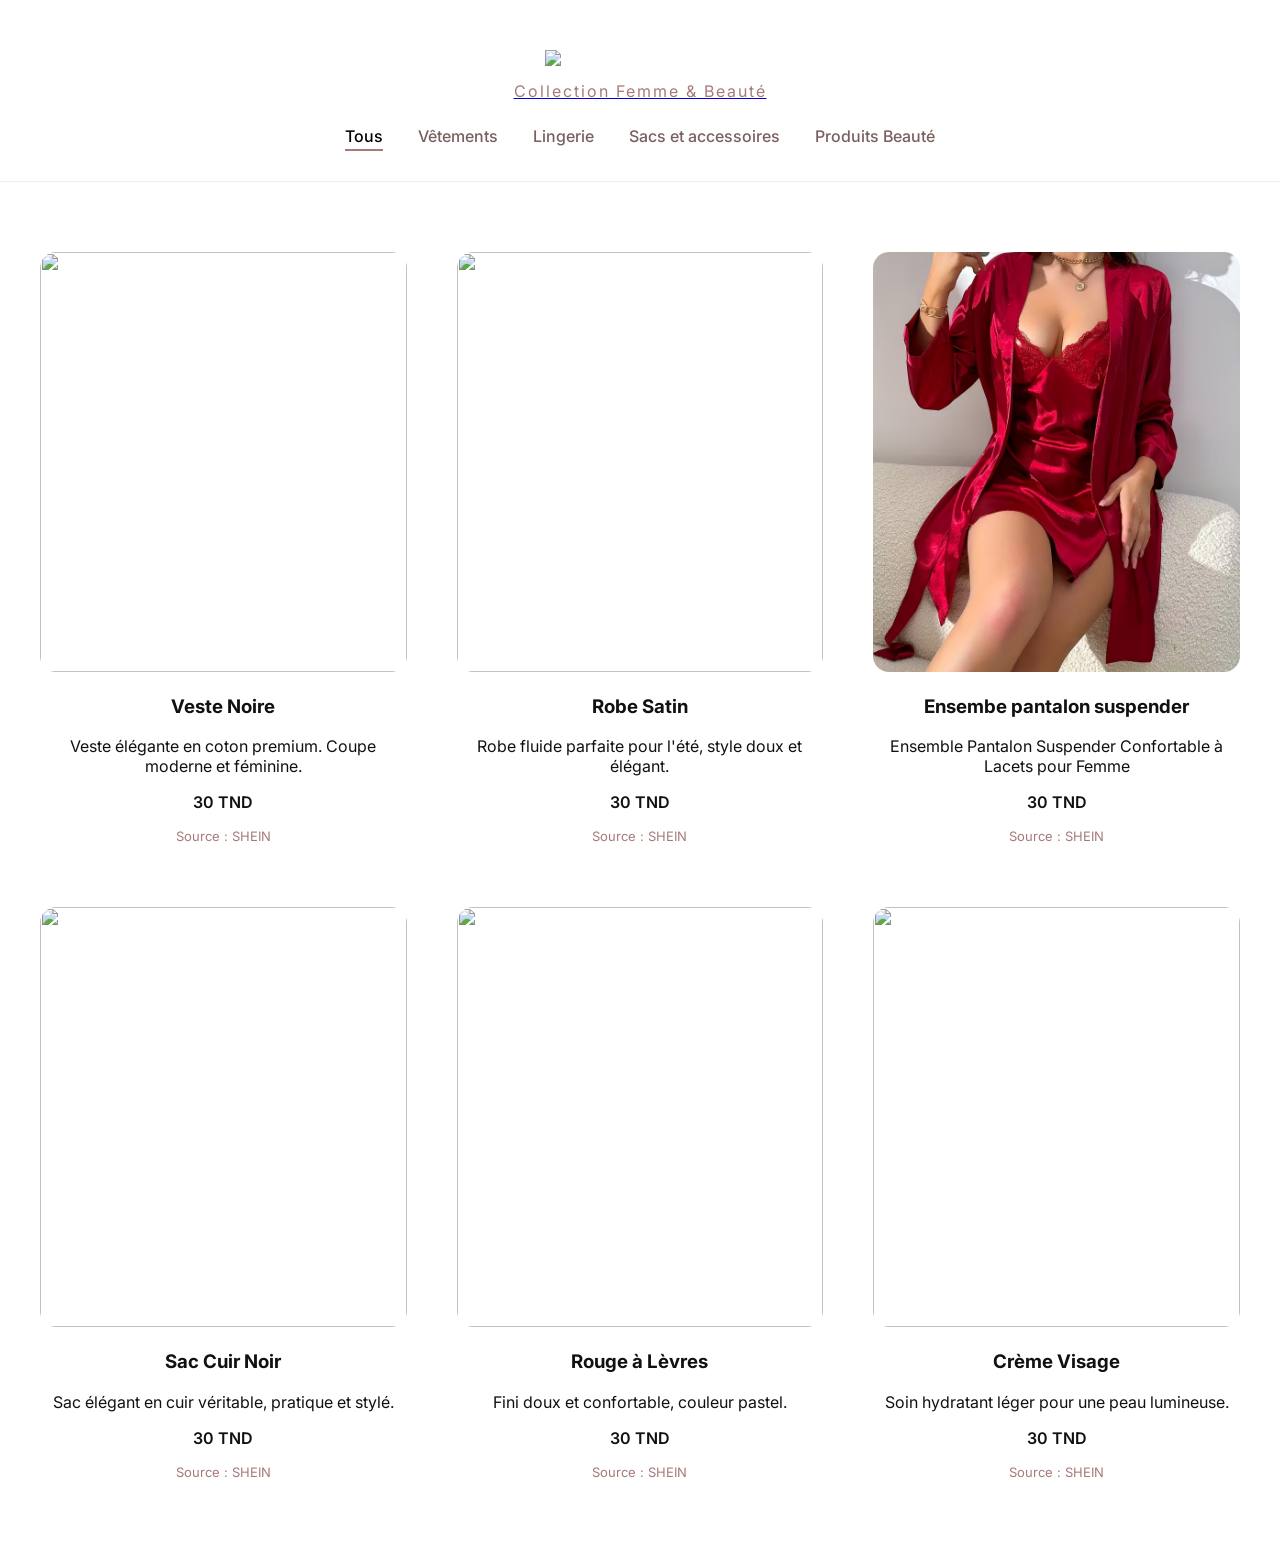
==== commit aad9c899: "Update index.html" ====
--- a/index.html
+++ b/index.html
@@ -5,93 +5,201 @@
 <title>LOUNARA</title>
 <meta name="viewport" content="width=device-width, initial-scale=1.0">
 <link rel="icon" type="image/png" href="images/favicon.png">
-<link rel="preconnect" href="https://fonts.googleapis.com">
-<link rel="preconnect" href="https://fonts.gstatic.com" crossorigin>
+
 <link href="https://fonts.googleapis.com/css2?family=Playfair+Display:wght@400;600;700&family=Inter:wght@300;400;500&display=swap" rel="stylesheet">
+
 <style>
 body{margin:0;font-family:Inter,sans-serif;background:#fff;color:#111}
-.main-header{padding:50px 20px 30px;border-bottom:1px solid #eee;text-align:center}
+
+.main-header{
+  padding:50px 20px 30px;
+  border-bottom:1px solid #eee;
+  text-align:center;
+}
+
 .logo{max-width:190px;display:block;margin:0 auto}
-.subtitle{margin-top:15px;color:#a77a7a;letter-spacing:2px}
-.categories-menu{margin-top:25px;display:flex;justify-content:center;gap:35px}
-.categories-menu a{color:#7a5f5f;font-weight:500;text-decoration:none}
-.categories-menu a.active{color:#000;border-bottom:2px solid #a77a7a;padding-bottom:3px}
-.categories-menu a:hover{color:#000}
-.grid{display:grid;grid-template-columns:repeat(auto-fit,minmax(280px,1fr));gap:50px;max-width:1200px;margin:70px auto;padding:0 40px}
-.item-link{color:inherit;text-decoration:none;position:relative;display:block;transition:transform .35s}
-.item-link:hover{transform:translateY(-6px)}
-.item-link img{width:100%;height:420px;object-fit:cover;border-radius:16px;transition:.5s}
-.item-link:hover img{transform:scale(1.06)}
-.item-disabled{pointer-events:none;opacity:.55}
-.item-disabled img{filter:grayscale(40%)}
-.product-badge{position:absolute;top:14px;left:14px;padding:6px 14px;font-size:11px;font-weight:600;border-radius:30px;letter-spacing:.5px;text-transform:uppercase;box-shadow:0 6px 18px rgba(0,0,0,.15);animation:pulse 2s infinite;display:flex;align-items:center;justify-content:center;z-index:10}
-.badge-nouveau{background:linear-gradient(145deg,#222,#555);color:#fff;text-shadow:0 2px 4px rgba(0,0,0,.5);border:1px solid #fff;animation:pulse 2s infinite,glow 3s infinite}
-.badge-stock{background:linear-gradient(145deg,#16a34a,#4ade80);color:#fff;text-shadow:0 2px 4px rgba(0,0,0,.5);border:1px solid #fff;animation:pulse 2s infinite,glow 3s infinite}
-.badge-rupture{background:linear-gradient(135deg,#999,#bbb);color:#fff;animation:pulse 2s infinite}
-@keyframes pulse{0%,100%{transform:scale(1)}50%{transform:scale(1.05)}}
-@keyframes glow{0%,100%{box-shadow:0 0 10px rgba(255,255,255,.3)}50%{box-shadow:0 0 20px rgba(255,255,255,.5)}}
-.item-link h3,.item-link p{text-align:center}
-.collection h2{text-align:center;font-family:'Playfair Display',serif;font-size:28px;margin-top:60px}
-.contact{padding:60px 20px;background:#f9f9f9;text-align:center}
-.contact-icons{margin-top:20px;display:flex;justify-content:center;gap:25px}
-.contact-icons img{width:28px;height:28px;transition:.3s}
-.contact-icons img:hover{transform:scale(1.15)}
-.whatsapp-float{position:fixed;bottom:25px;right:25px;background:#25d366;color:#fff;font-size:22px;padding:15px;border-radius:50%}
-footer{padding:40px;font-size:12px;color:#999;border-top:1px solid #eee}
-@media(max-width:600px){.categories-menu{display:flex;flex-wrap:nowrap;justify-content:flex-start;overflow-x:auto;gap:15px;padding:0 15px}.categories-menu a{flex:0 0 auto;white-space:nowrap}}
-.main-header a,.main-header a p,.main-header a img{text-decoration:none!important;color:inherit!important}
+
+.subtitle{
+  margin-top:15px;
+  color:#a77a7a;
+  letter-spacing:2px;
+}
+
+.categories-menu{
+  margin-top:25px;
+  display:flex;
+  justify-content:center;
+  gap:35px;
+  scroll-behavior:smooth;
+}
+
+.categories-menu a{
+  color:#7a5f5f;
+  font-weight:500;
+  text-decoration:none;
+}
+
+.categories-menu a.active{
+  color:#000;
+  border-bottom:2px solid #a77a7a;
+  padding-bottom:3px;
+}
+
+.grid{
+  display:grid;
+  grid-template-columns:repeat(auto-fit,minmax(280px,1fr));
+  gap:50px;
+  max-width:1200px;
+  margin:70px auto;
+  padding:0 40px;
+}
+
+.item-link{
+  color:inherit;
+  text-decoration:none;
+  display:block;
+  transition:.3s;
+}
+
+.item-link:hover{
+  transform:translateY(-5px);
+}
+
+.item-link img{
+  width:100%;
+  height:420px;
+  object-fit:cover;
+  border-radius:16px;
+}
+
+.item-link h3,
+.item-link p{
+  text-align:center;
+}
+
+.price{
+  font-weight:600;
+  margin-top:5px;
+}
+
+.source{
+  font-size:13px;
+  color:#a77a7a;
+}
+
+/* ✅ MOBILE FIX MENU */
+@media(max-width:600px){
+  .categories-menu{
+    display:flex;
+    flex-wrap:nowrap;
+    justify-content:flex-start;
+    overflow-x:auto;
+    gap:15px;
+    padding:0 15px;
+    -webkit-overflow-scrolling:touch;
+    scrollbar-width:none;
+  }
+
+  .categories-menu::-webkit-scrollbar{
+    display:none;
+  }
+
+  .categories-menu a{
+    flex:0 0 auto;
+    white-space:nowrap;
+  }
+}
+
 </style>
 </head>
+
 <body>
+
 <header class="main-header">
-<a href="index.html"><img src="images/logo.png" alt="LOUNARA" class="logo"><p class="subtitle">Collection Femme & Beauté</p></a>
+<a href="index.html">
+<img src="images/logo.png" class="logo">
+<p class="subtitle">Collection Femme & Beauté</p>
+</a>
+
 <nav class="categories-menu">
 <a href="#" data-category="All" class="active">Tous</a>
 <a href="#" data-category="Vêtements">Vêtements</a>
 <a href="#" data-category="Lingerie">Lingerie</a>
 <a href="#" data-category="Sacs et accessoires">Sacs et accessoires</a>
 <a href="#" data-category="Produits Beauté">Produits Beauté</a>
-<!--<a href="#" data-category="Parfums">Parfums</a>-->
 </nav>
 </header>
-<section class="collection">
-<h2>Produits</h2>
+
+<section>
 <div class="grid"></div>
 </section>
-<section class="contact">
-<h2>Contact</h2>
-<p>Pour réserver, contactez-nous sur :</p>
-<div class="contact-icons">
-<a href="https://www.instagram.com/" target="_blank"><img src="images/instagram.png"></a>
-<a href="https://www.facebook.com/" target="_blank"><img src="images/facebook.png"></a>
-<a href="https://wa.me/21600000000" target="_blank"><img src="images/whatsapp.png"></a>
-</div>
-</section>
-<footer>© 2026 LOUNARA — Tous droits réservés</footer>
-<a href="https://wa.me/21600000000" class="whatsapp-float">💬</a>
+
 <script>
-fetch("json/products.json").then(res=>res.json()).then(products=>{
-const grid=document.querySelector(".grid"),menuLinks=document.querySelectorAll(".categories-menu a");
+fetch("json/products.json")
+.then(res=>res.json())
+.then(products=>{
+
+const grid=document.querySelector(".grid");
+const menuLinks=document.querySelectorAll(".categories-menu a");
+
 function filter(category="All"){
 grid.innerHTML="";
-products.filter(p=>category==="All"||p.category===category).forEach(p=>{
-const a=document.createElement("a"); a.href="product.html?id="+p.id; a.className="item-link";
-const img=document.createElement("img"); img.src=p.images[0]; img.alt=p.name; img.loading="lazy";
-a.appendChild(img);
-// Badge
-if(p.badge && p.badge.trim()!==""){
-const badge=document.createElement("div"); badge.classList.add("product-badge");
-switch(p.badge.toLowerCase()){
-case "nouveau": badge.classList.add("badge-nouveau"); badge.textContent="Nouveau"; break;
-case "en stock": badge.classList.add("badge-stock"); badge.textContent="En stock"; break;
-case "rupture": badge.classList.add("badge-rupture"); badge.textContent="Rupture de stock"; a.classList.add("item-disabled"); break;}
-a.appendChild(badge);}
-const h3=document.createElement("h3"); h3.textContent=p.name;
-const desc=document.createElement("p"); desc.textContent=p.description;
-a.append(h3,desc); grid.appendChild(a);});}
+
+products
+.filter(p=>category==="All"||p.category===category)
+.forEach(p=>{
+
+const a=document.createElement("a");
+a.href="product.html?id="+p.id;
+a.className="item-link";
+
+const img=document.createElement("img");
+img.src=p.images[0];
+
+const name=document.createElement("h3");
+name.textContent=p.name;
+
+const desc=document.createElement("p");
+desc.textContent=p.description;
+
+const price=document.createElement("p");
+price.textContent=p.price;
+price.className="price";
+
+const source=document.createElement("p");
+source.textContent="Source : "+p.source;
+source.className="source";
+
+a.append(img,name,desc,price,source);
+grid.appendChild(a);
+
+});
+}
+
 filter();
-menuLinks.forEach(link=>{link.addEventListener("click",e=>{e.preventDefault();const cat=link.dataset.category;filter(cat);menuLinks.forEach(l=>l.classList.remove("active"));link.classList.add("active");});});
+
+menuLinks.forEach(link=>{
+link.addEventListener("click",e=>{
+e.preventDefault();
+
+const cat=link.dataset.category;
+filter(cat);
+
+menuLinks.forEach(l=>l.classList.remove("active"));
+link.classList.add("active");
+
+/* ✅ Auto scroll vers catégorie active sur mobile */
+link.scrollIntoView({
+  behavior:"smooth",
+  inline:"center",
+  block:"nearest"
+});
+
+});
+});
+
 });
 </script>
+
 </body>
 </html>
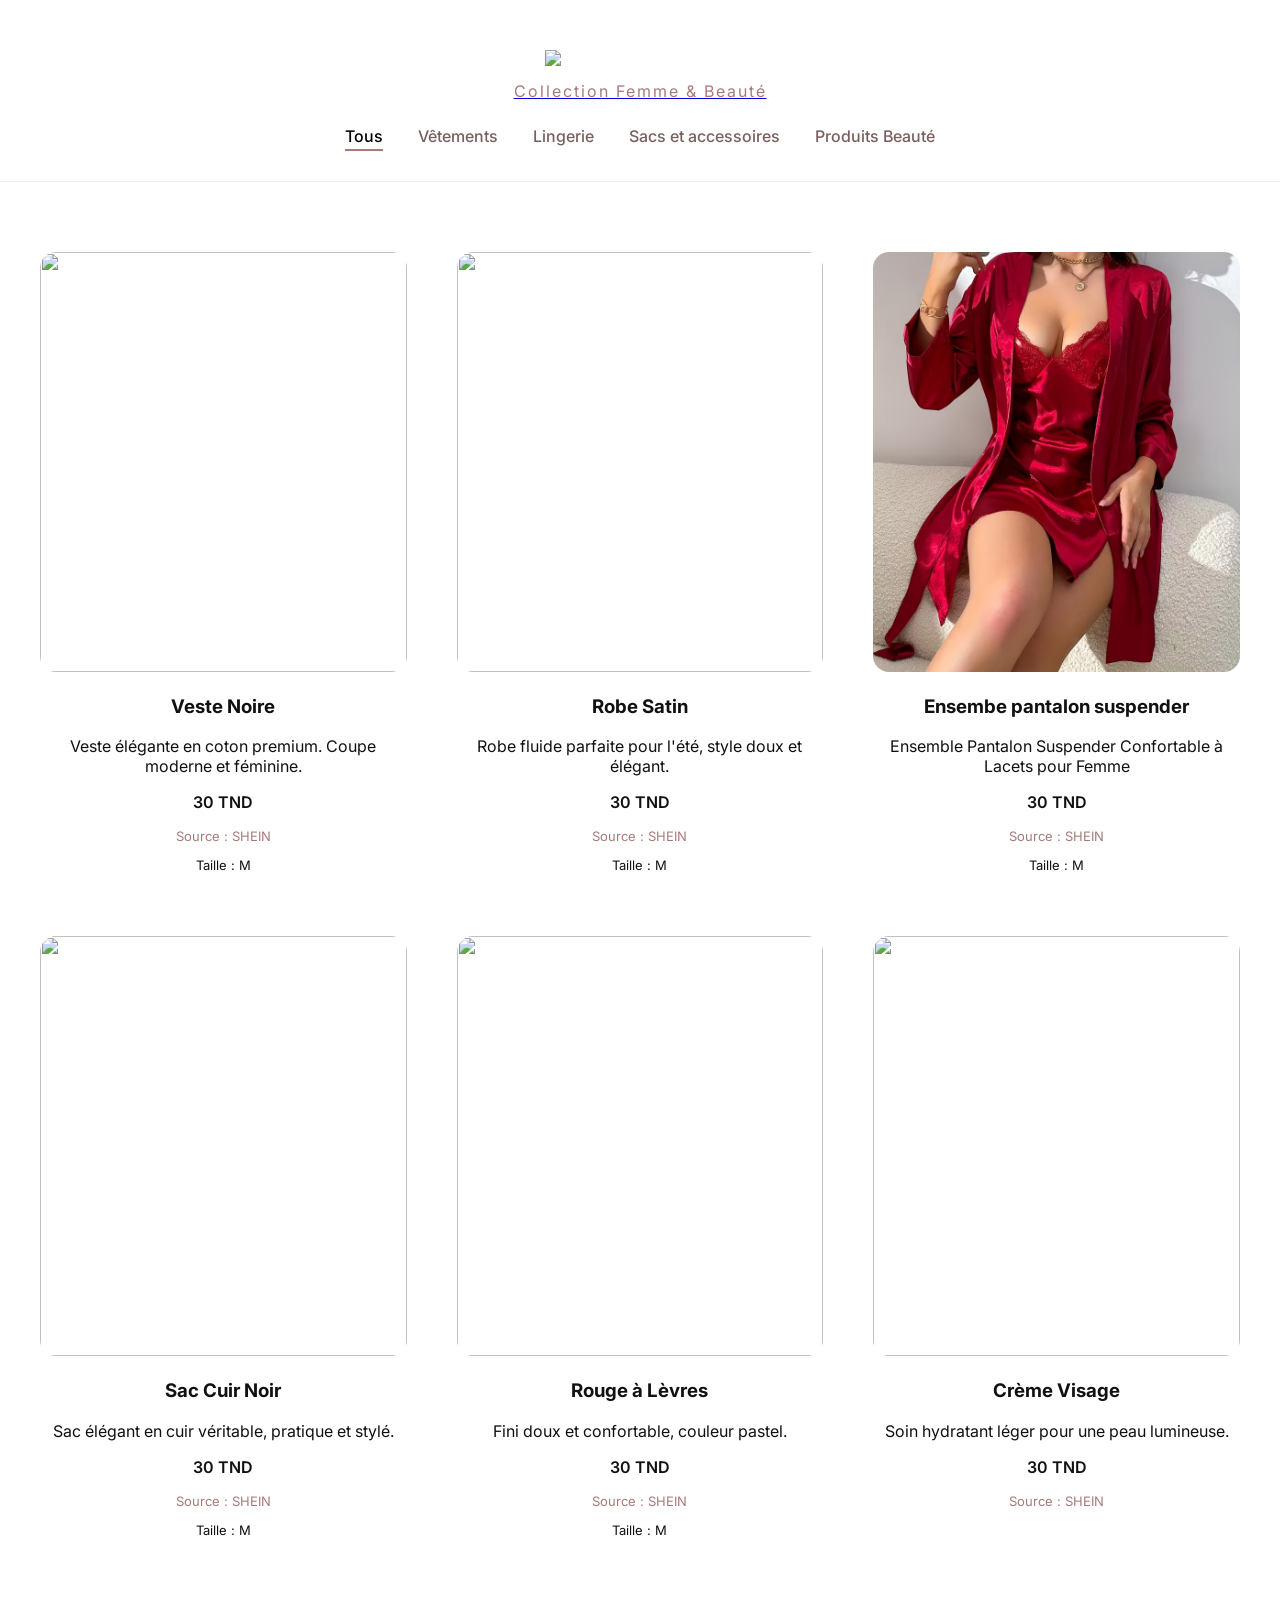
==== commit c49dc19c: "Update index.html" ====
--- a/index.html
+++ b/index.html
@@ -87,7 +87,11 @@
   color:#a77a7a;
 }
 
-/* ✅ MOBILE FIX MENU */
+.size{
+  font-size:13px;
+}
+
+/* MOBILE */
 @media(max-width:600px){
   .categories-menu{
     display:flex;
@@ -109,7 +113,6 @@
     white-space:nowrap;
   }
 }
-
 </style>
 </head>
 
@@ -171,6 +174,15 @@
 source.className="source";
 
 a.append(img,name,desc,price,source);
+
+/* ✅ taille uniquement si existe */
+if(p.size){
+  const size=document.createElement("p");
+  size.textContent="Taille : "+p.size;
+  size.className="size";
+  a.appendChild(size);
+}
+
 grid.appendChild(a);
 
 });
@@ -188,7 +200,6 @@
 menuLinks.forEach(l=>l.classList.remove("active"));
 link.classList.add("active");
 
-/* ✅ Auto scroll vers catégorie active sur mobile */
 link.scrollIntoView({
   behavior:"smooth",
   inline:"center",
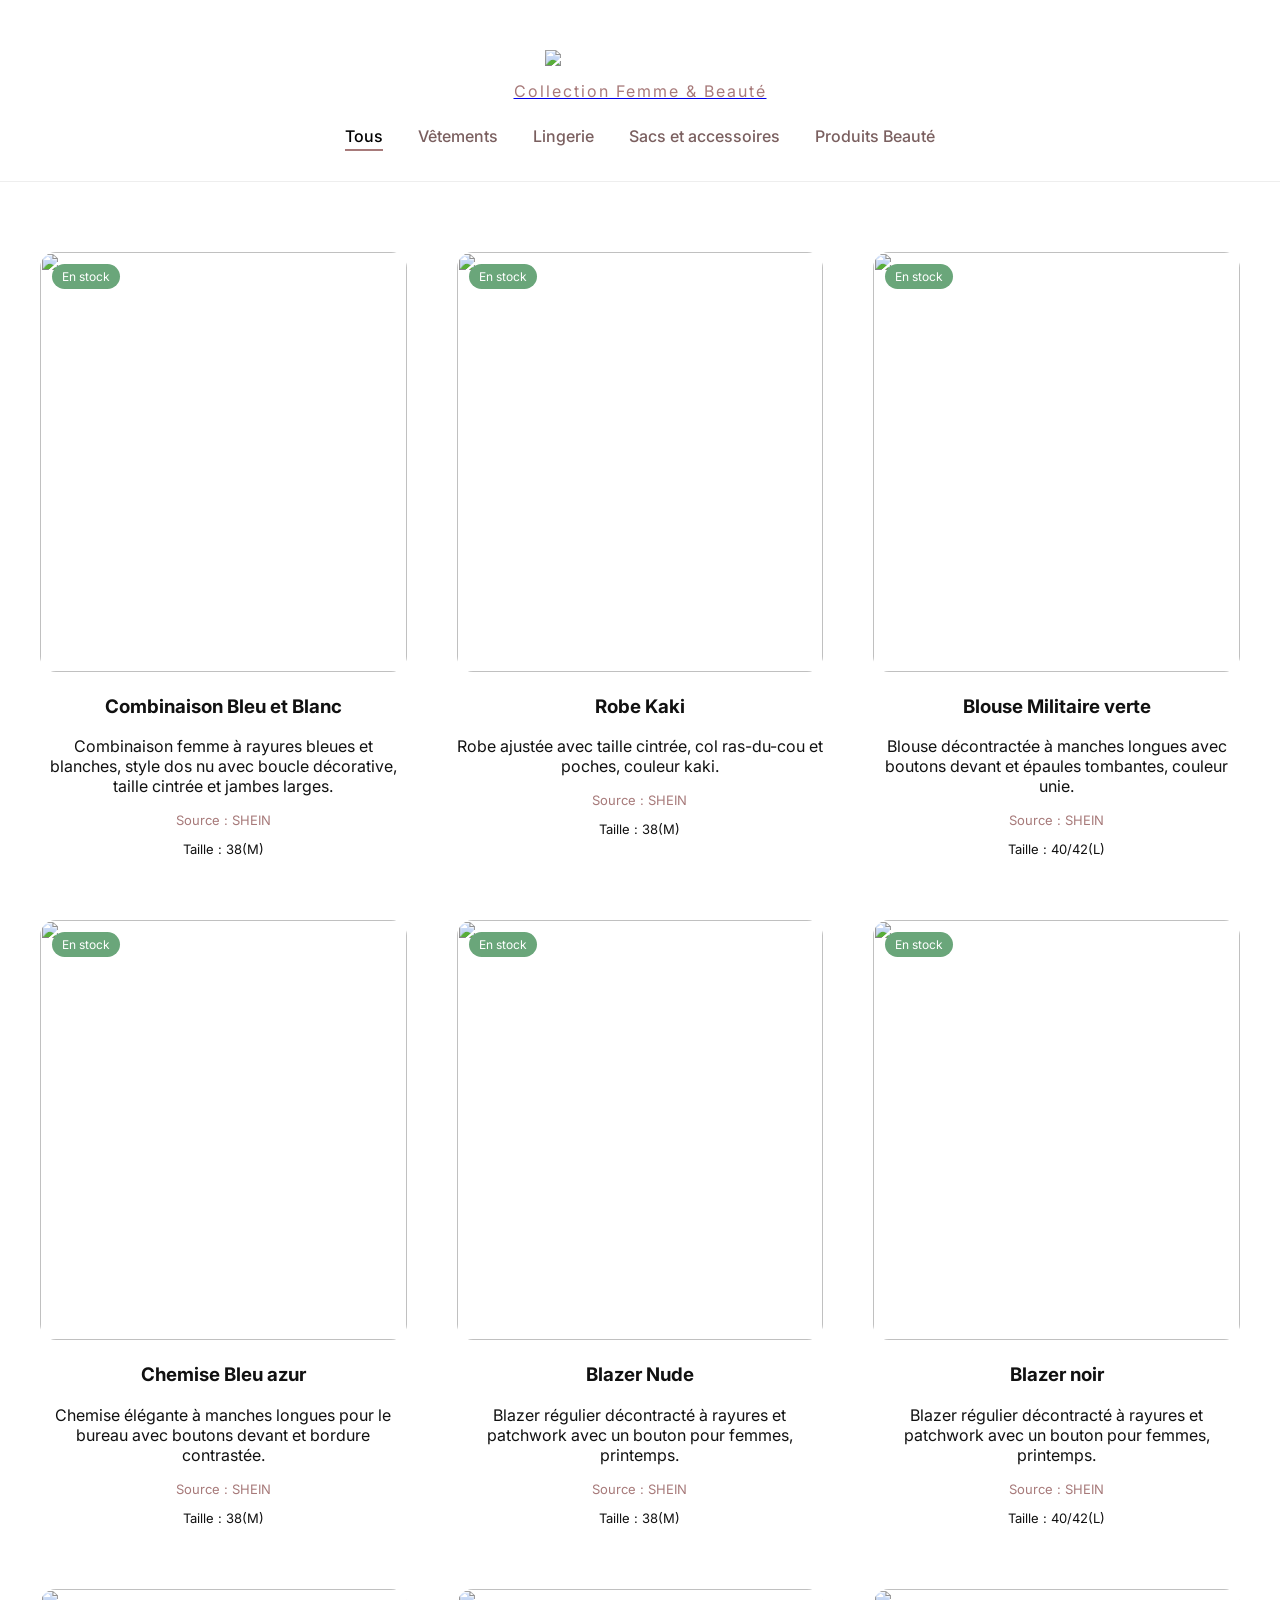
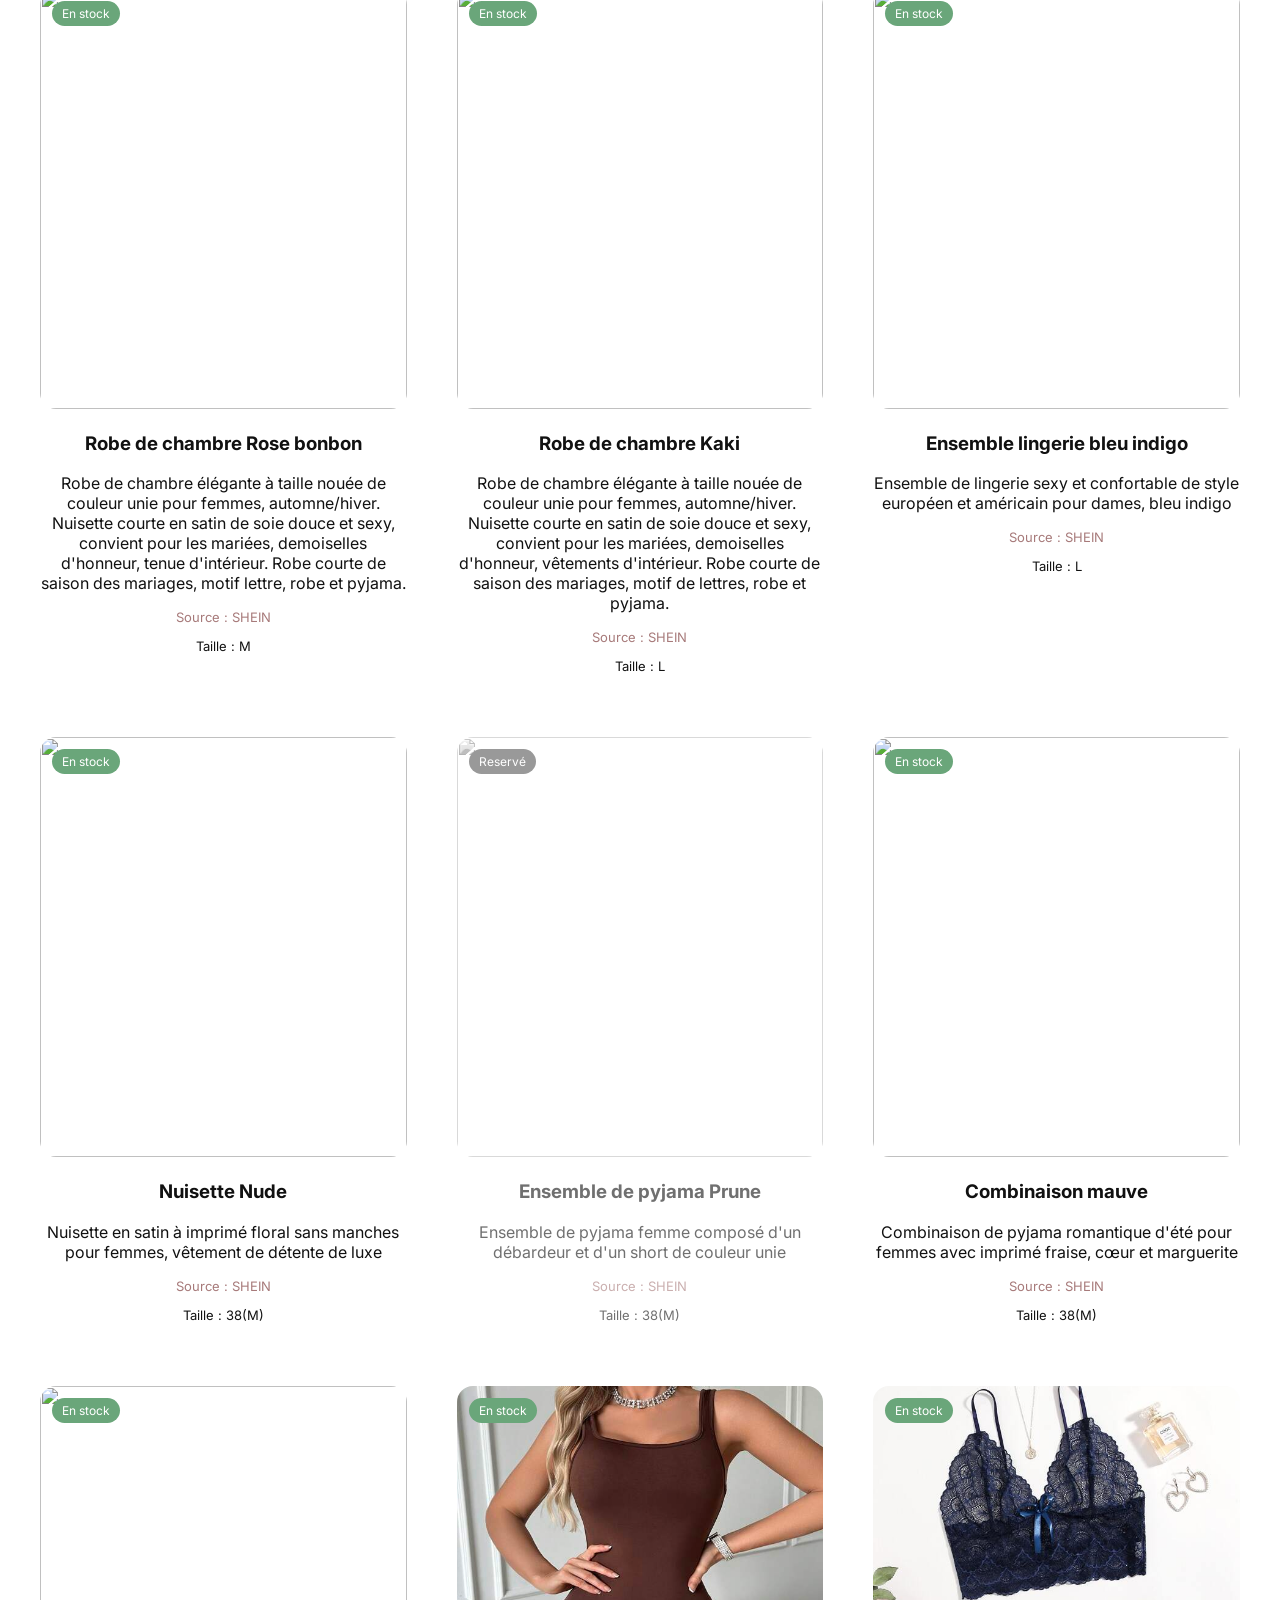
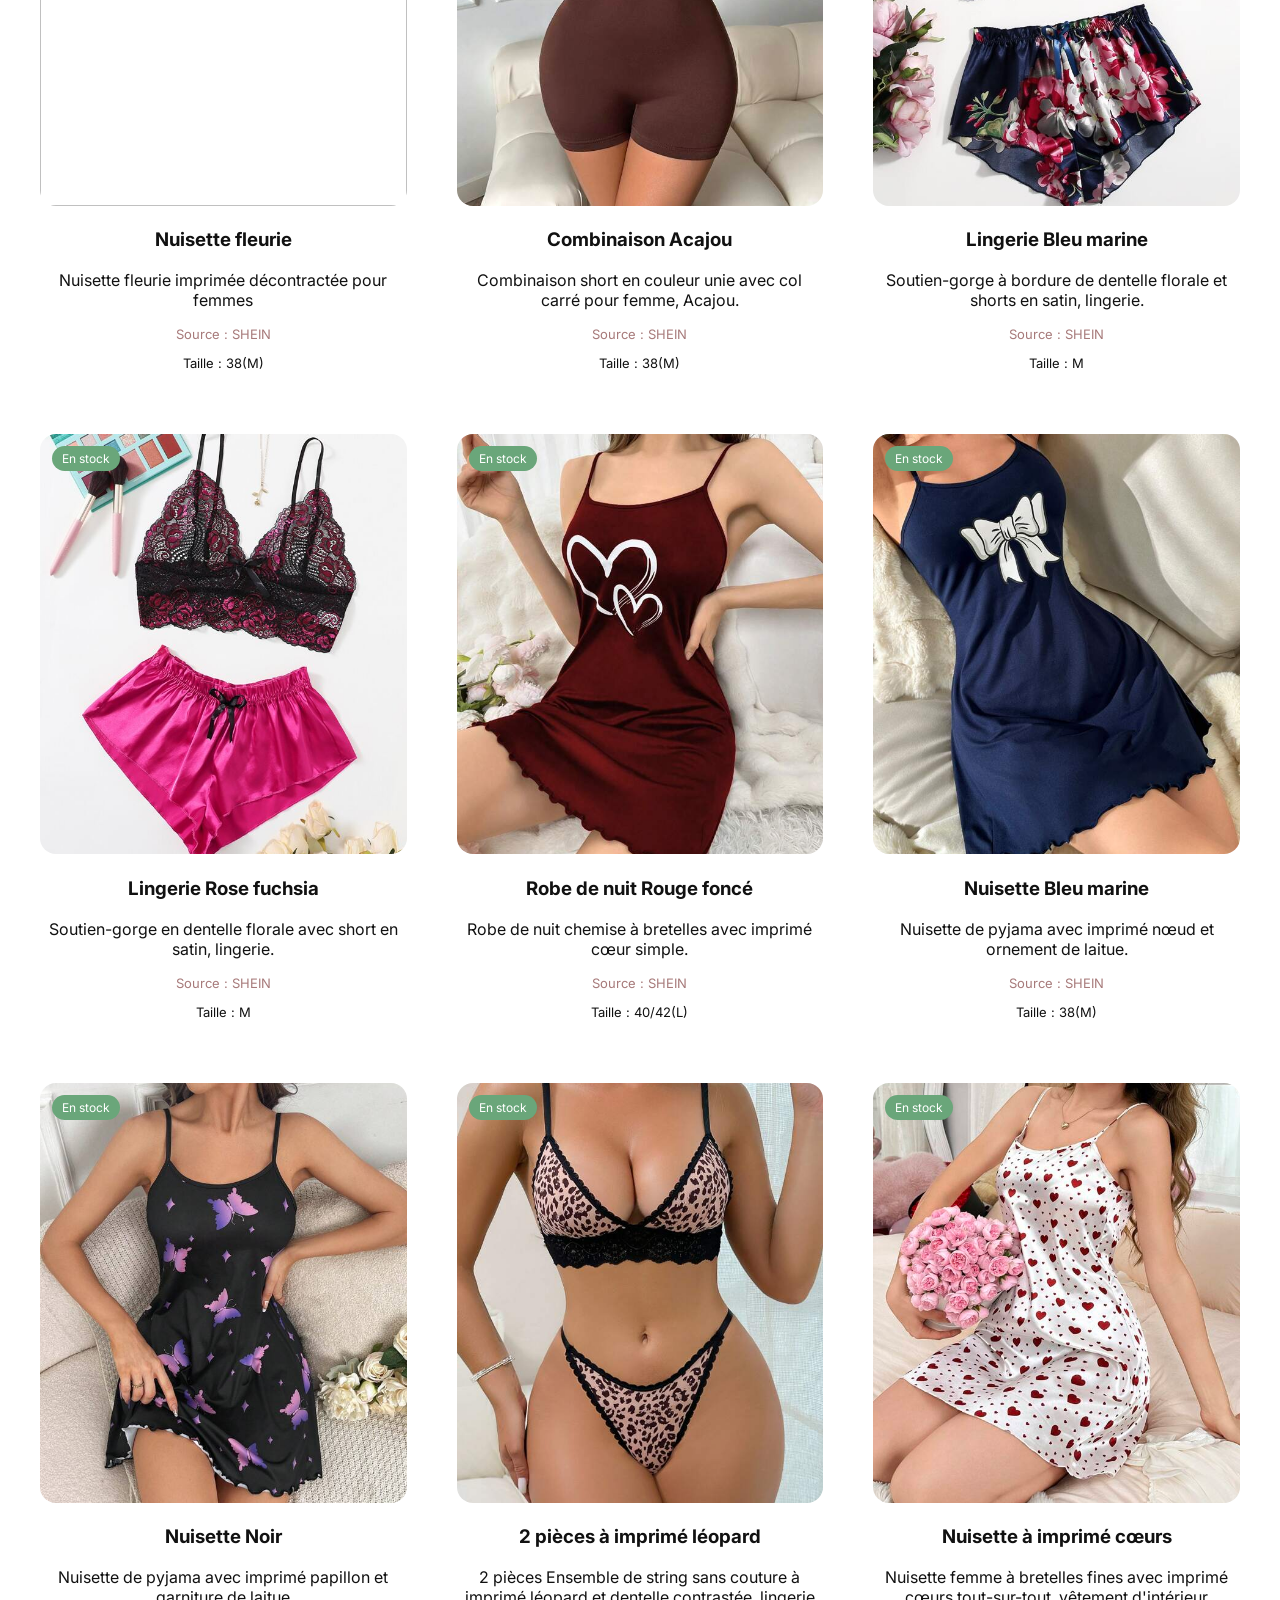
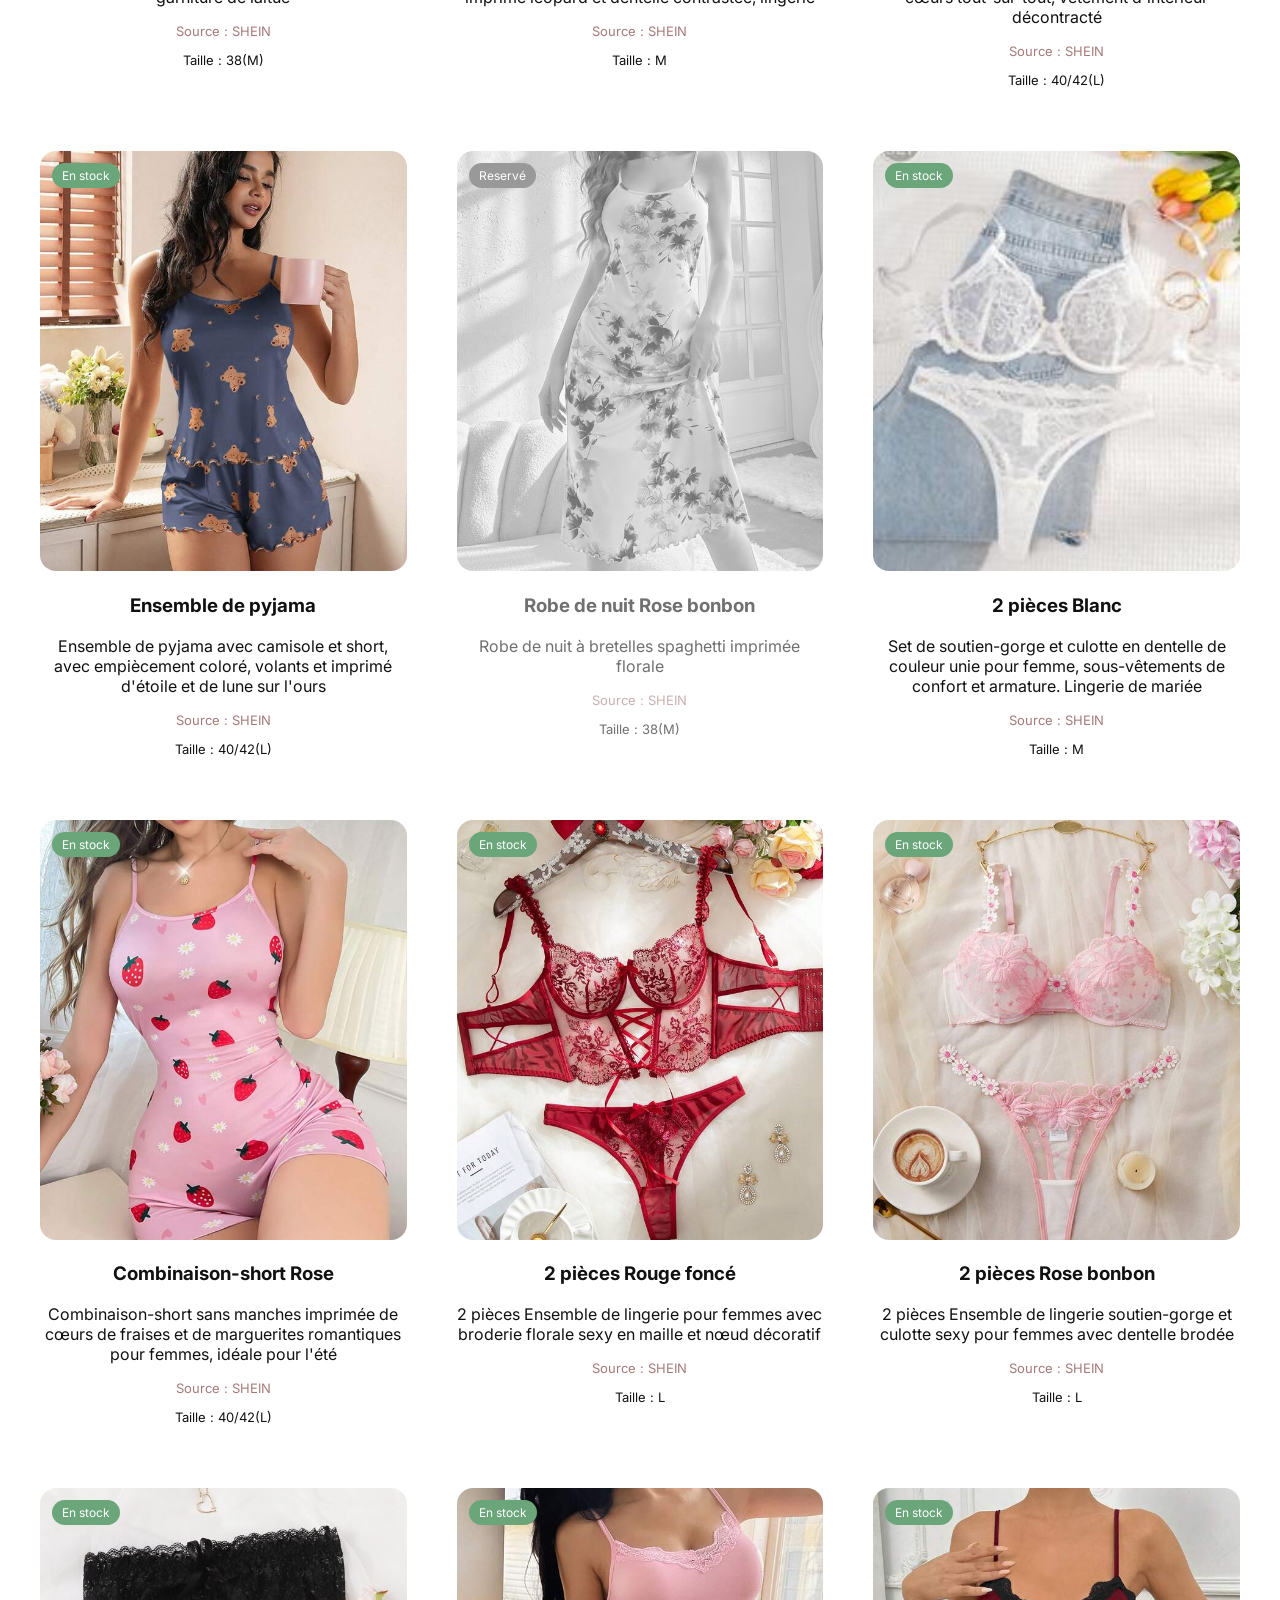
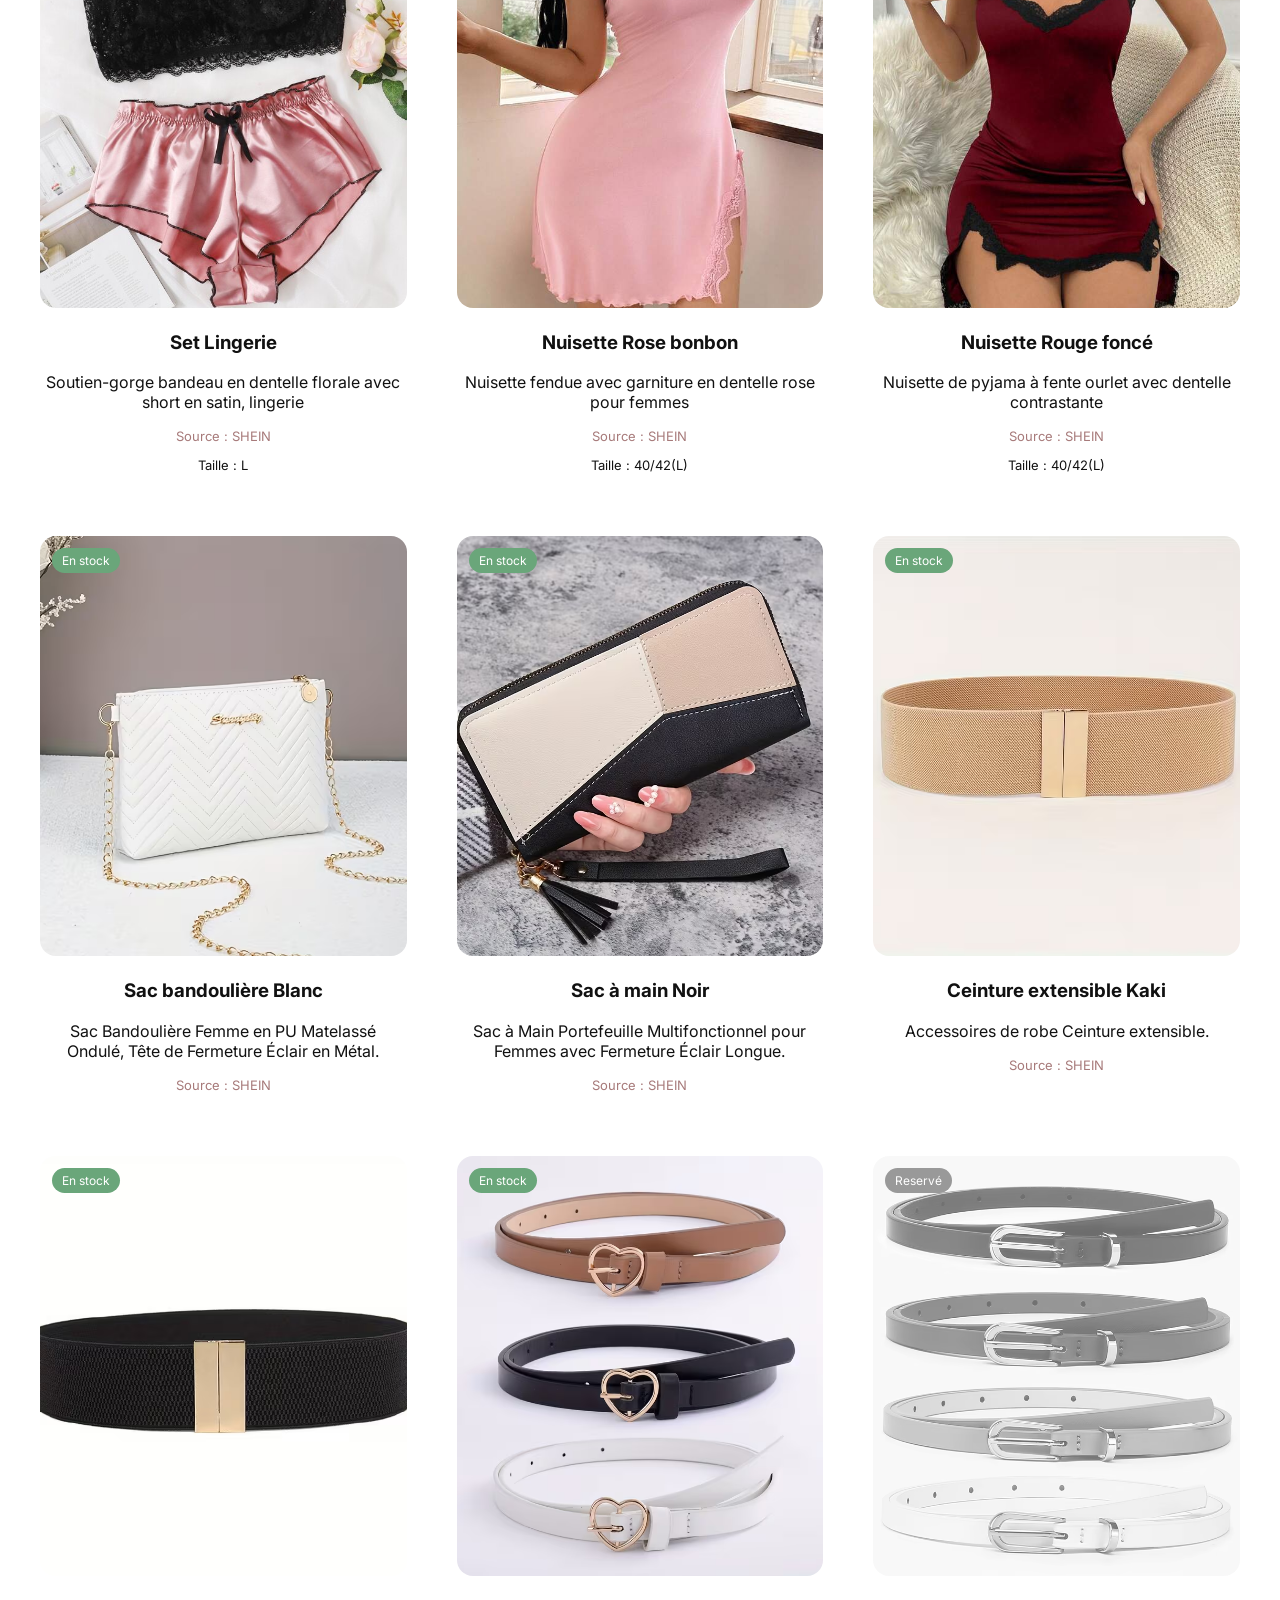
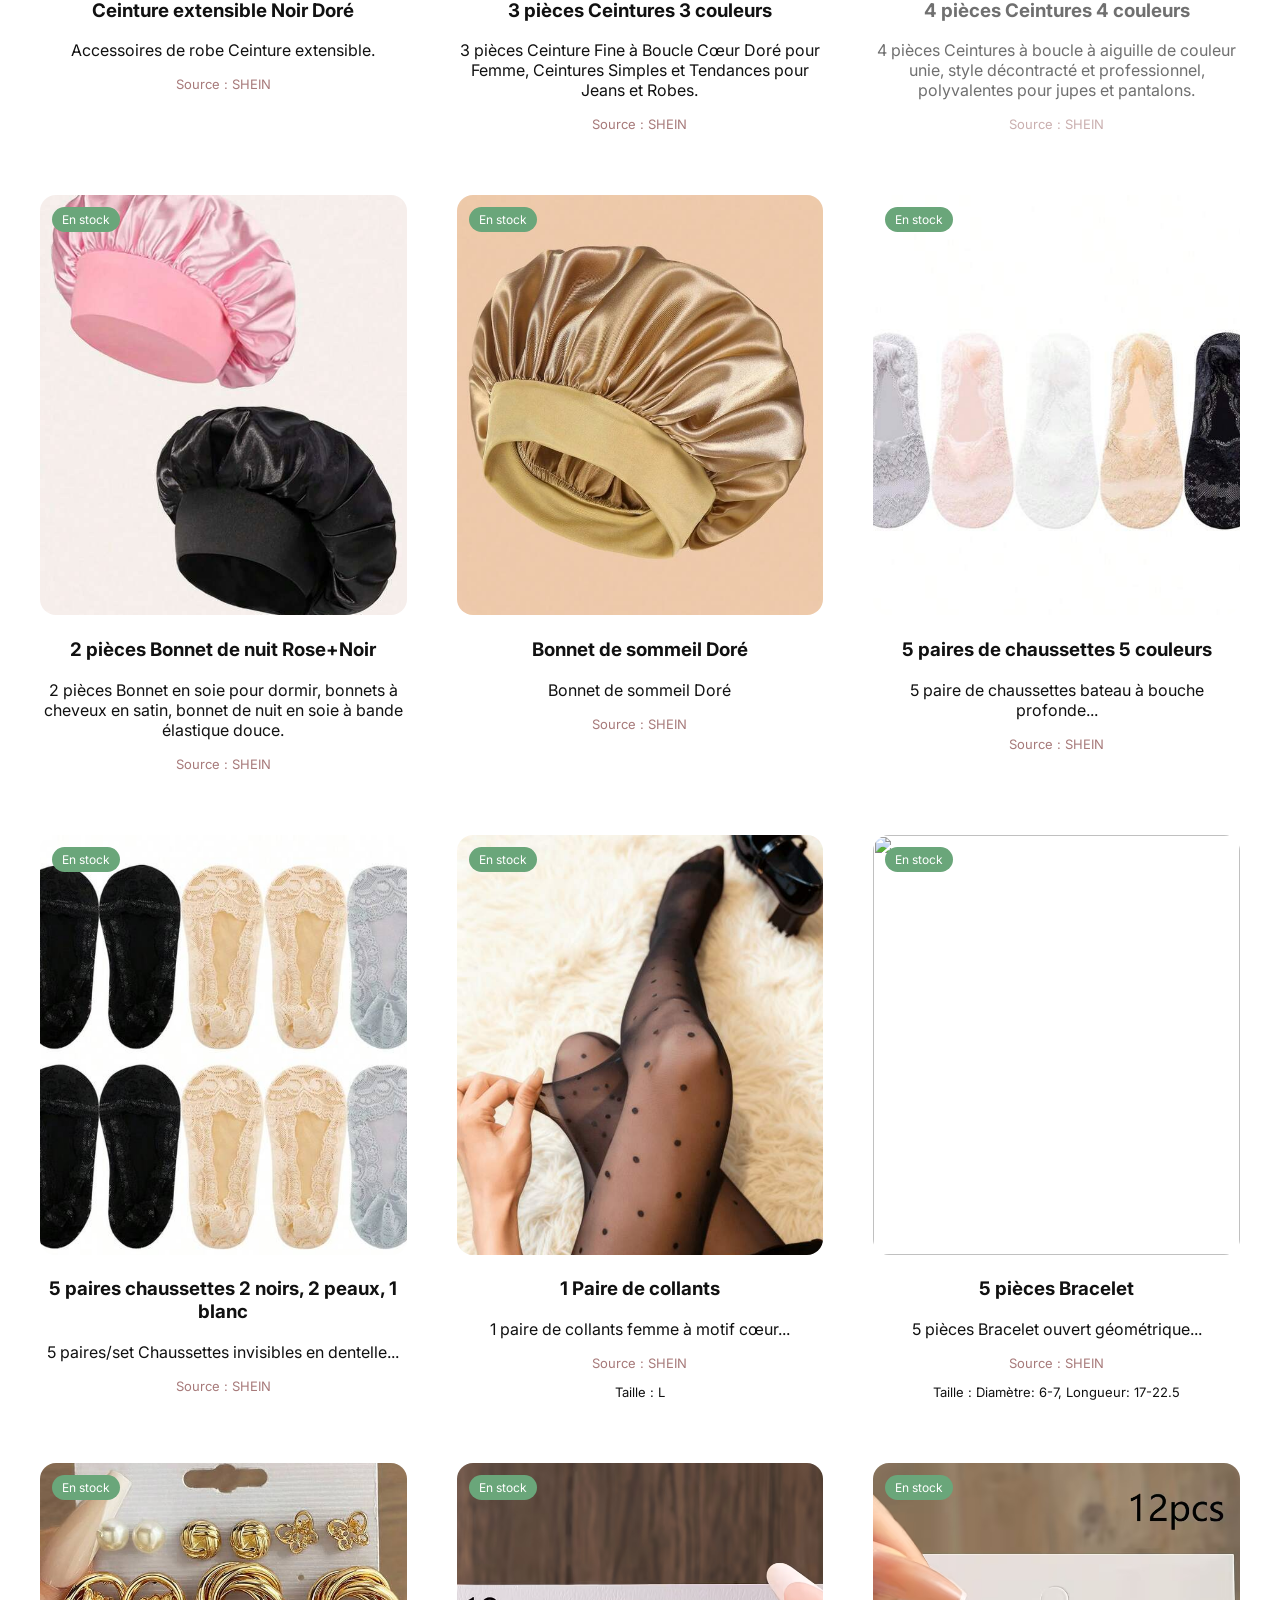
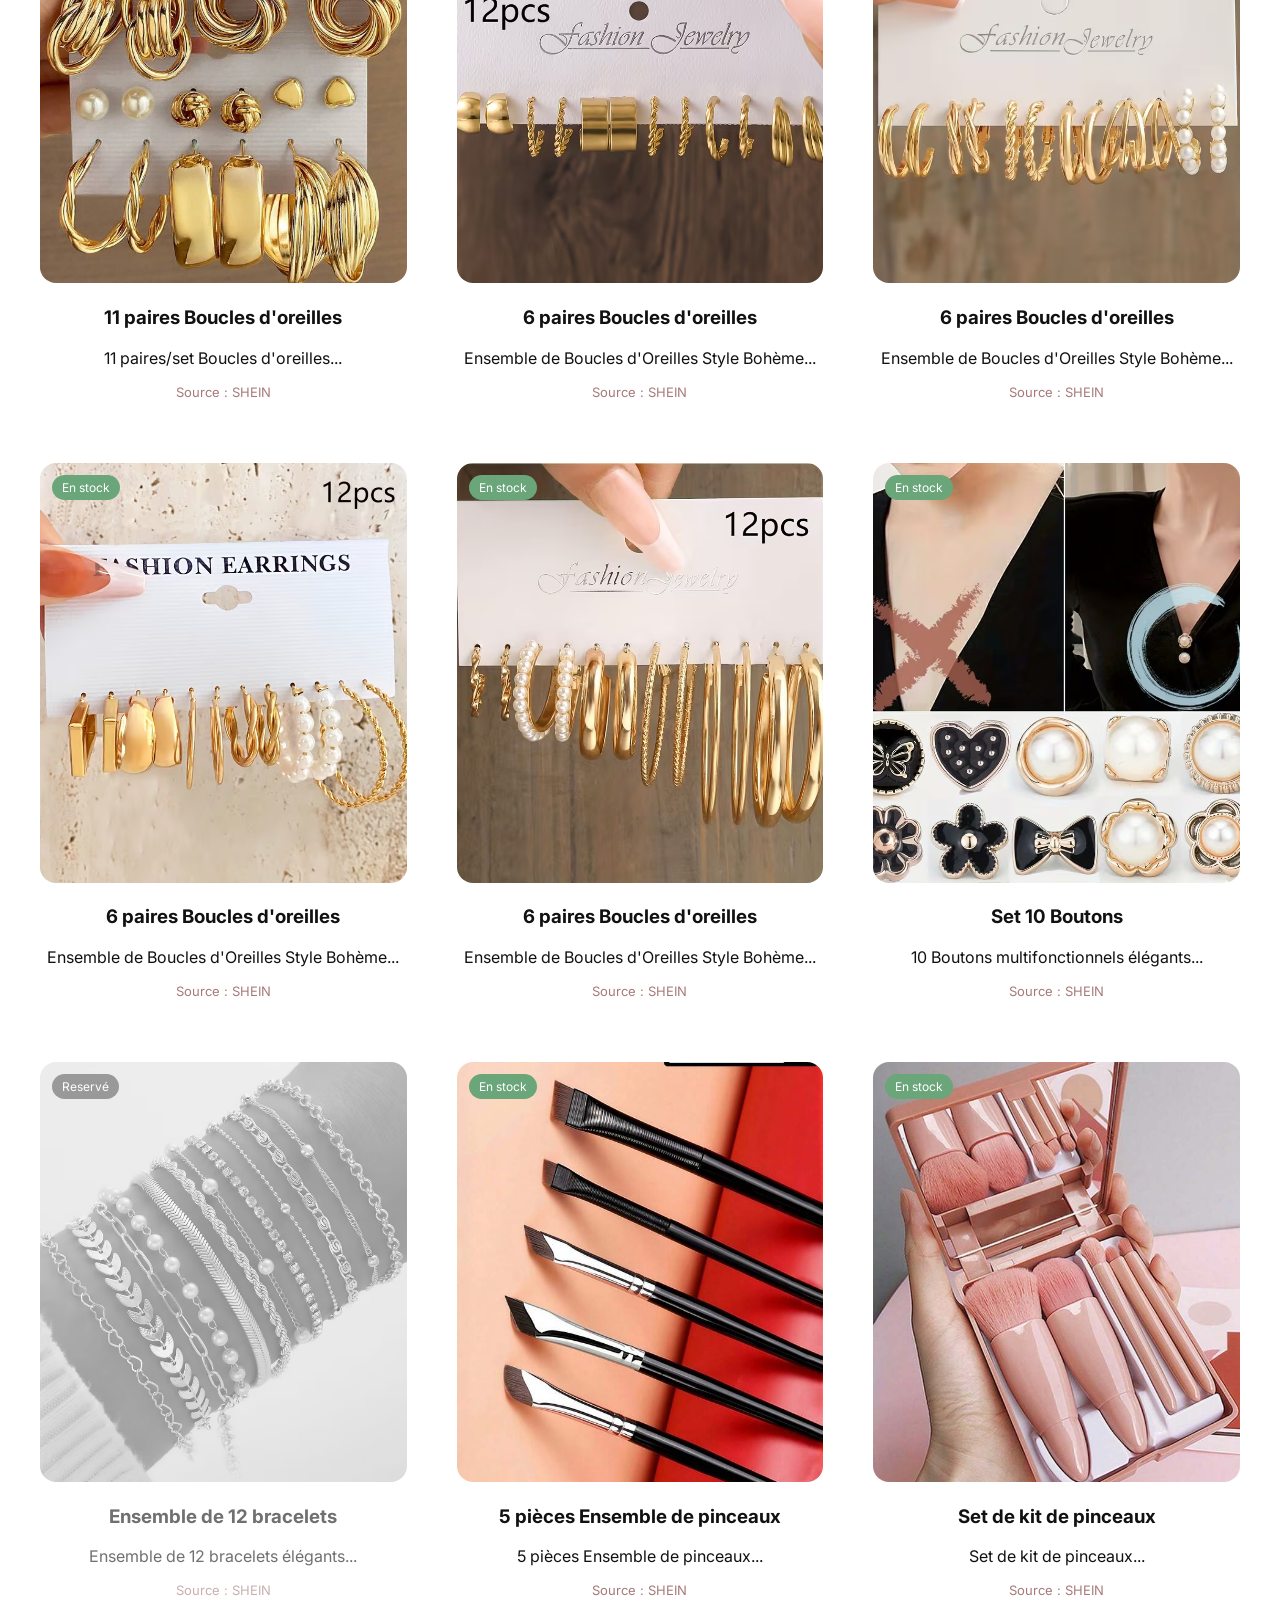
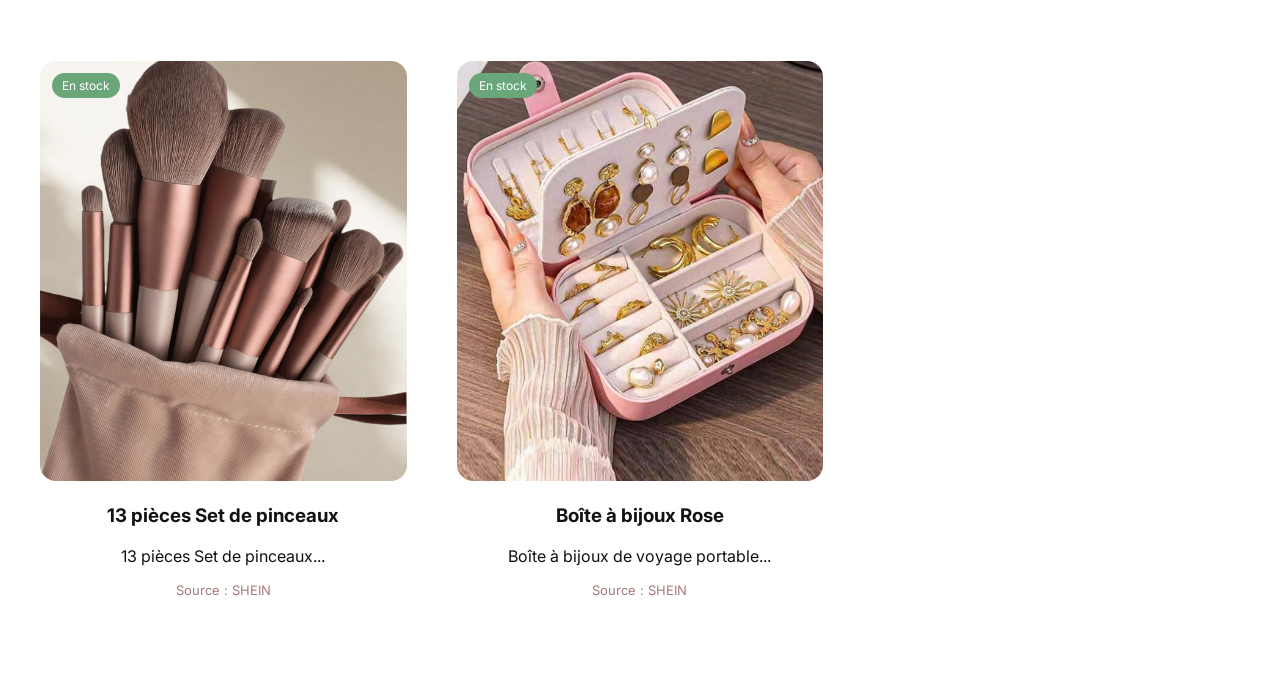
==== commit 005b06f4: "Update index.html" ====
--- a/index.html
+++ b/index.html
@@ -59,6 +59,7 @@
   text-decoration:none;
   display:block;
   transition:.3s;
+  position:relative;
 }
 
 .item-link:hover{
@@ -70,6 +71,33 @@
   height:420px;
   object-fit:cover;
   border-radius:16px;
+}
+
+/* BADGE */
+.badge{
+  position:absolute;
+  top:12px;
+  left:12px;
+  background:#6aa67a;
+  color:#fff;
+  padding:5px 10px;
+  font-size:12px;
+  border-radius:20px;
+  z-index:2;
+}
+
+.badge.reserved{
+  background:#555;
+}
+
+/* PRODUIT RESERVE */
+.item-link.reserved{
+  pointer-events:none;
+  opacity:0.6;
+}
+
+.item-link.reserved img{
+  filter:grayscale(100%);
 }
 
 .item-link h3,
@@ -156,6 +184,21 @@
 a.href="product.html?id="+p.id;
 a.className="item-link";
 
+/* ✅ gestion badge */
+if(p.badge && p.badge.trim() !== ""){
+
+  const badge=document.createElement("div");
+  badge.className="badge";
+  badge.textContent=p.badge;
+
+  if(p.badge.toLowerCase().includes("reserv")){
+    a.classList.add("reserved");
+    badge.classList.add("reserved");
+  }
+
+  a.appendChild(badge);
+}
+
 const img=document.createElement("img");
 img.src=p.images[0];
 
@@ -164,18 +207,14 @@
 
 const desc=document.createElement("p");
 desc.textContent=p.description;
-
-const price=document.createElement("p");
-price.textContent=p.price;
-price.className="price";
 
 const source=document.createElement("p");
 source.textContent="Source : "+p.source;
 source.className="source";
 
-a.append(img,name,desc,price,source);
-
-/* ✅ taille uniquement si existe */
+a.append(img,name,desc,source);
+
+/* taille seulement si existe */
 if(p.size){
   const size=document.createElement("p");
   size.textContent="Taille : "+p.size;
